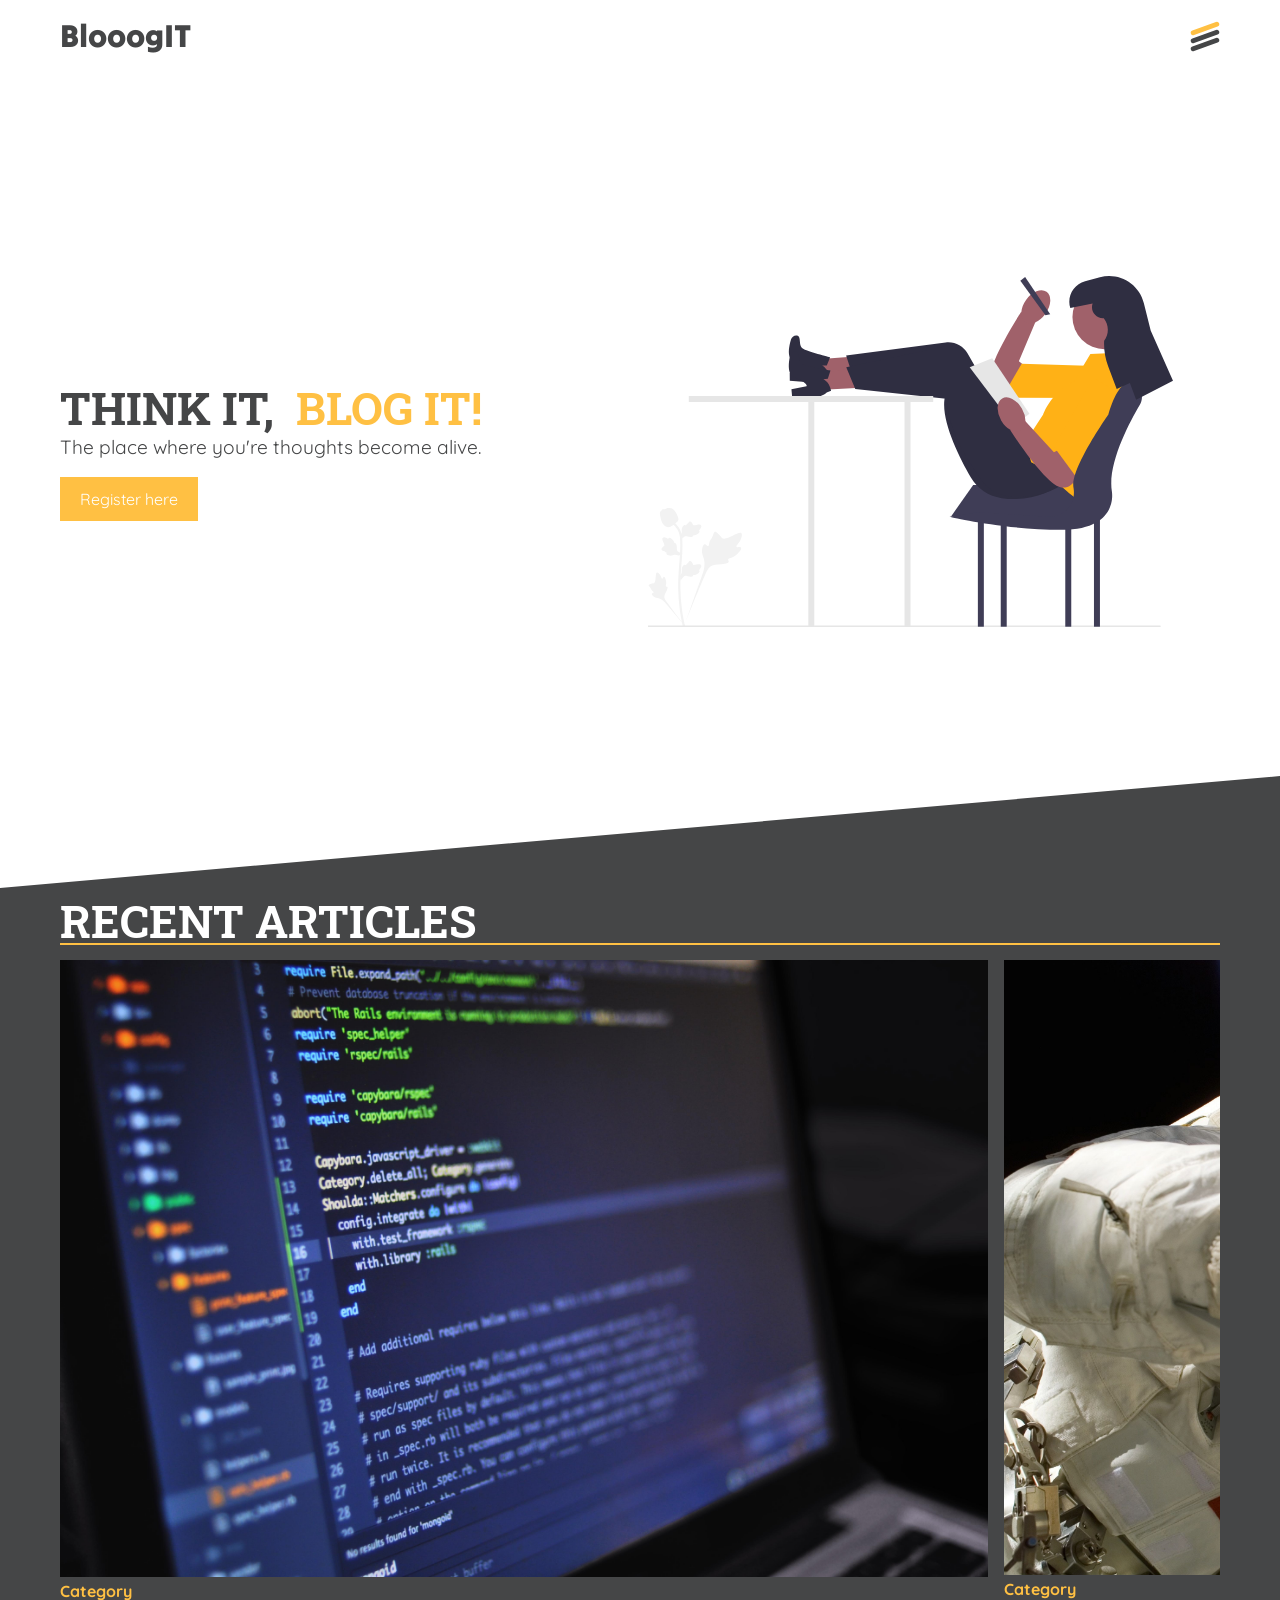
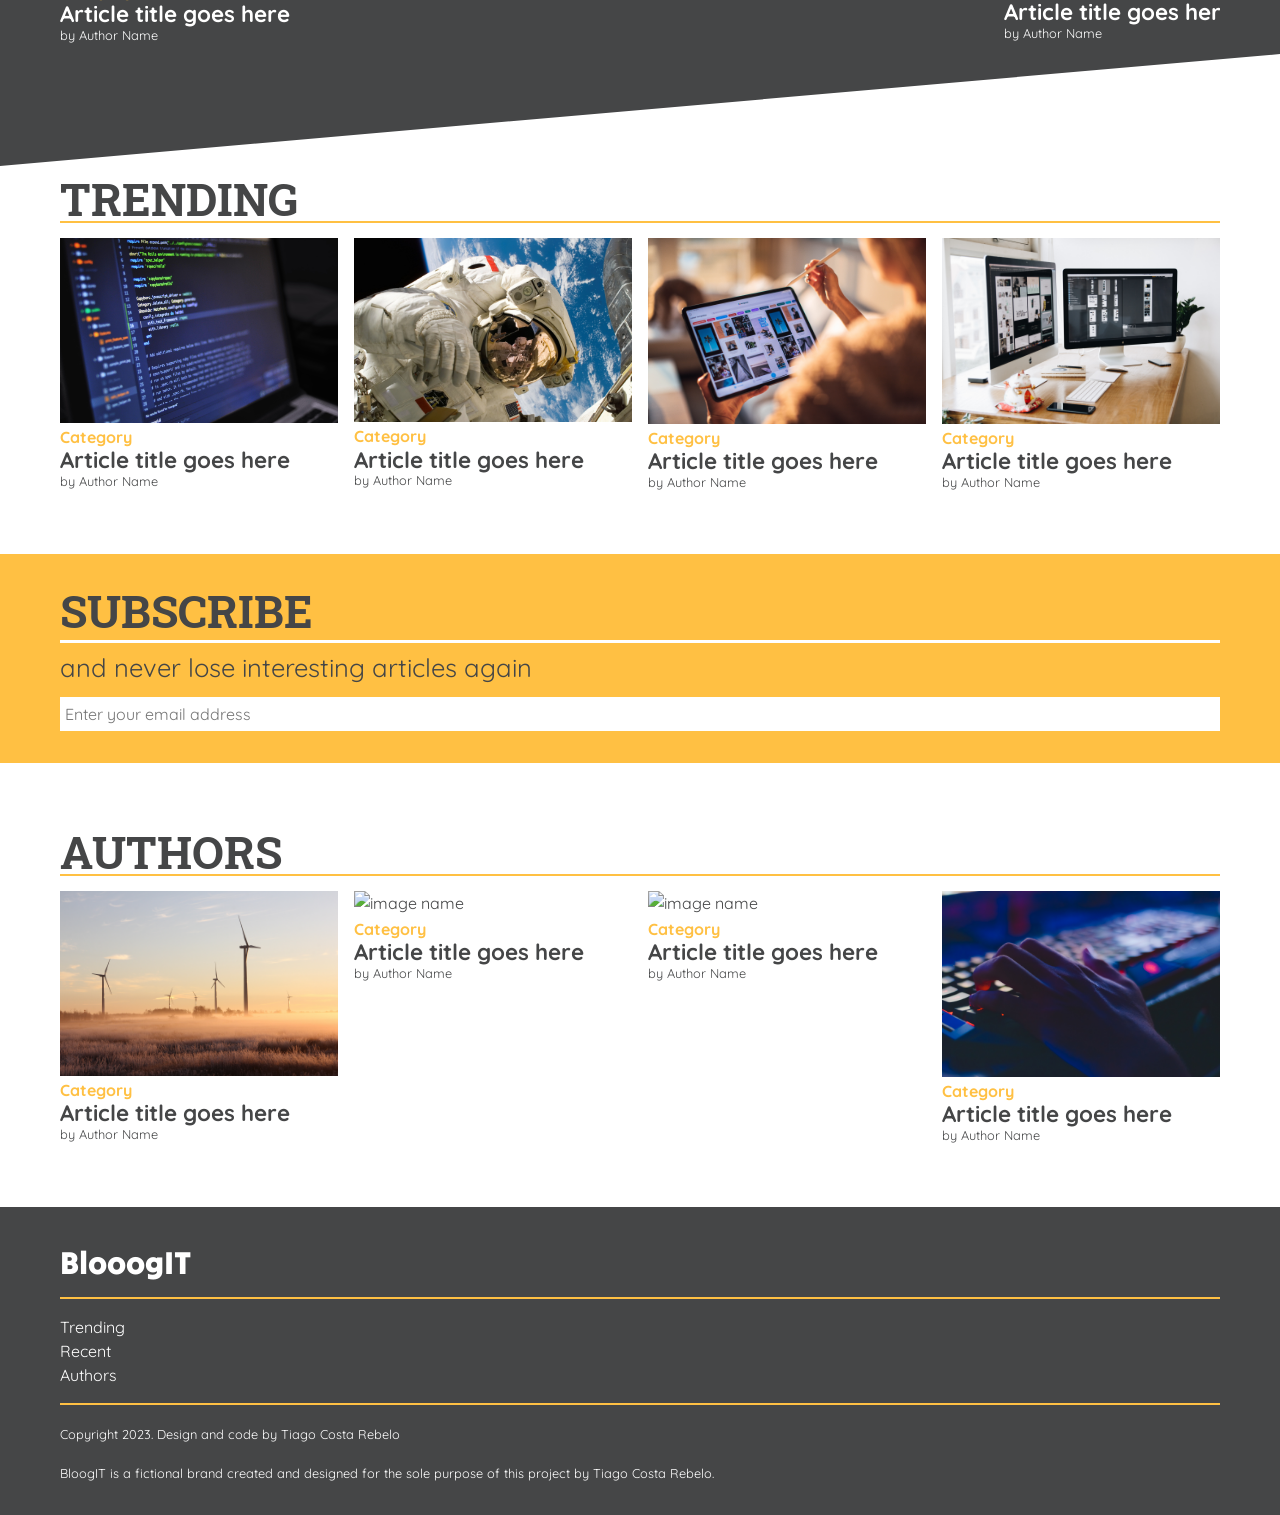
==== home.html @ 1d51206e "updated html, adding new elements such as a subscribe section. updated styling for mobile version. M" ====
<!DOCTYPE html>
<html lang="en">
<head>
    <meta charset="UTF-8">
    <meta http-equiv="X-UA-Compatible" content="IE=edge">
    <meta name="viewport" content="width=device-width, initial-scale=1.0">
    <title>BlooogIT</title>
    <link rel="stylesheet" href="./css/global.css">
    <link rel="preconnect" href="https://fonts.googleapis.com">    
    <link rel="stylesheet" href="https://fonts.googleapis.com/css2?family=Material+Symbols+Outlined:opsz,wght,FILL,GRAD@48,400,0,0" />
</head>
<body>
    <header>
        <nav class="container">
            <a href="#">
                <p class="logo nav-logo">BlooogIT</p>
            </a>  
            <div class="hamburger-menu">
                <div class="line1"></div>
                <div class="line2"></div>
                <div class="line3"></div>
            </div>
            <div class="desktop-menu">
                <ul class="category-list">
                    <li class="menu-item"><a href="#trending">Trending</a></li>
                    <li class="menu-item"><a href="#recent">Recent</a></li>
                    <li class="menu-item"><a href="#authors">Authors</a></li>
                </ul>
                <div class="nav-search">
                    <label for="site-search">Search the site:</label>
                    <input type="search" id="site-search" name="search-field">                
                    <button type="submit"><span class="material-symbols-outlined">search</span></button>
                </div>                    
                <div class="session-menu">
                    <a href="/login" class="session-item">Log in</a>
                    <a href="/register" class="session-item btn register-btn">Register</a>
                </div>
            </div>            
        </nav>
    </header>   
    <main>
        <section class="hero-section grid-container container">
            <div class="hero-content">
                <h1 class="section-title hero-title">Think it, </h1><h1 class="section-title hero-title"> Blog it!</h1>
                <p>The place where you're thoughts become alive.</p>
                <button class="btn cta-btn">Register here</button>
            </div>                           
            <img src="./assets/hero.svg" alt="girl writting">              
        </section>   
        <section id="recent" class="recent-section container diagonal">
            <h2 class="section-title">Recent articles</h2>
            <div class="reel">
                <article class="article-card">
                    <img src="./assets/1.jpg" alt="image name">
                    <div class="article-card-content">
                        <p class="article-category">Category</p>
                        <h3 class="article-title">Article title goes here</h3>
                        <p class="article-author">by Author Name</p>                   
                    </div>                    
                </article>
                <article class="article-card">
                    <img src="./assets/2.jpg" alt="image name">
                    <div class="article-card-content">
                        <p class="article-category">Category</p>
                        <h3 class="article-title">Article title goes here</h3>
                        <p class="article-author">by Author Name</p>                   
                    </div>                    
                </article>
                <article class="article-card">
                    <img src="./assets/3.jpg" alt="image name">
                    <div class="article-card-content">
                        <p class="article-category">Category</p>
                        <h3 class="article-title">Article title goes here</h3>
                        <p class="article-author">by Author Name</p>                   
                    </div>                    
                </article>
                <article class="article-card">
                    <img src="./assets/4.jpg" alt="image name">
                    <div class="article-card-content">
                        <p class="article-category">Category</p>
                        <h3 class="article-title">Article title goes here</h3>
                        <p class="article-author">by Author Name</p>                   
                    </div>                    
                </article>
                <article class="article-card">
                    <img src="./assets/5.jpg" alt="image name">
                    <div class="article-card-content">
                        <p class="article-category">Category</p>
                        <h3 class="article-title">Article title goes here</h3>
                        <p class="article-author">by Author Name</p>                   
                    </div>                    
                </article>
                <article class="article-card">
                    <img src="./assets/6.jpg" alt="image name">
                    <div class="article-card-content">
                        <p class="article-category">Category</p>
                        <h3 class="article-title">Article title goes here</h3>
                        <p class="article-author">by Author Name</p>                   
                    </div>                    
                </article>
                <article class="article-card">
                    <img src="./assets/7.jpg" alt="image name">
                    <div class="article-card-content">
                        <p class="article-category">Category</p>
                        <h3 class="article-title">Article title goes here</h3>
                        <p class="article-author">by Author Name</p>                   
                    </div>                    
                </article>
                <article class="article-card">
                    <img src="./assets/8.jpg" alt="image name">
                    <div class="article-card-content">
                        <p class="article-category">Category</p>
                        <h3 class="article-title">Article title goes here</h3>
                        <p class="article-author">by Author Name</p>                   
                    </div>                    
                </article>
                <article class="article-card">
                    <img src="./assets/9.jpg" alt="image name">
                    <div class="article-card-content">
                        <p class="article-category">Category</p>
                        <h3 class="article-title">Article title goes here</h3>
                        <p class="article-author">by Author Name</p>                   
                    </div>                    
                </article>
            </div>
        </section>  
        <section id="trending" class="trending-section container">
            <h2 class="section-title">Trending</h2>
            <div class="grid-container">
                <article class="article-card">
                    <img src="./assets/1.jpg" alt="image name">
                    <div class="article-card-content">
                        <p class="article-category">Category</p>
                        <h3 class="article-title">Article title goes here</h3>
                        <p class="article-author">by Author Name</p>                   
                    </div>                    
                </article>
                <article class="article-card">
                    <img src="./assets/2.jpg" alt="image name">
                    <div class="article-card-content">
                        <p class="article-category">Category</p>
                        <h3 class="article-title">Article title goes here</h3>
                        <p class="article-author">by Author Name</p>                   
                    </div>                    
                </article>
                <article class="article-card">
                    <img src="./assets/3.jpg" alt="image name">
                    <div class="article-card-content">
                        <p class="article-category">Category</p>
                        <h3 class="article-title">Article title goes here</h3>
                        <p class="article-author">by Author Name</p>                   
                    </div>                    
                </article>
                <article class="article-card">
                    <img src="./assets/4.jpg" alt="image name">
                    <div class="article-card-content">
                        <p class="article-category">Category</p>
                        <h3 class="article-title">Article title goes here</h3>
                        <p class="article-author">by Author Name</p>                   
                    </div>                    
                </article>
            </div>
        </section>  
        <section class="subscribe-section container">
            <h2 class="section-title subscribe-title">Subscribe</h2>   
            <div class="form-subsection">
                <p class="description">and never lose interesting articles again</p>
                <form>                
                    <label for="email">Email</label>
                    <input type="email" id="email" placeholder="Enter your email address">
                </form>
            </div>
        </section>      
        <section id="authors" class="authors-section container">
            <h2 class="section-title">Authors</h2>
            <div class="grid-container">
                <article class="article-card">
                    <img src="./assets/9.jpg" alt="image name">
                    <div class="article-card-content">
                        <p class="article-category">Category</p>
                        <h3 class="article-title">Article title goes here</h3>
                        <p class="article-author">by Author Name</p>                   
                    </div>                    
                </article>
                <article class="article-card">
                    <img src="./assets/13.jpg" alt="image name">
                    <div class="article-card-content">
                        <p class="article-category">Category</p>
                        <h3 class="article-title">Article title goes here</h3>
                        <p class="article-author">by Author Name</p>                   
                    </div>                    
                </article>
                <article class="article-card">
                    <img src="./assets/11.jpg" alt="image name">
                    <div class="article-card-content">
                        <p class="article-category">Category</p>
                        <h3 class="article-title">Article title goes here</h3>
                        <p class="article-author">by Author Name</p>                   
                    </div>                    
                </article>
                <article class="article-card">
                    <img src="./assets/12.jpg" alt="image name">
                    <div class="article-card-content">
                        <p class="article-category">Category</p>
                        <h3 class="article-title">Article title goes here</h3>
                        <p class="article-author">by Author Name</p>                   
                    </div>                    
                </article>
            </div>
        </section>
    </main>
    <footer class="container">
        <div class="footer-logo">
            <a href="#">
                <p class="logo">BlooogIT</p>
            </a>
        </div>
        <div class="footer-links">
            <ul class="category-list">
                <li class="menu-item"><a href="#trending">Trending</a></li>
                <li class="menu-item"><a href="#recent">Recent</a></li>
                <li class="menu-item"><a href="#authors">Authors</a></li>
            </ul>
        </div>
        <p class="copyright">Copyright 2023. Design and code by Tiago Costa Rebelo</p>
        <p class="description">BloogIT is a fictional brand created and designed for the sole purpose of this project by Tiago Costa Rebelo.</p>
       
        
    </footer>
</body>
</html>
---- css/global.css ----
@import url('https://fonts.googleapis.com/css2?family=Quicksand:wght@300;400;600;700&family=Roboto+Slab:wght@700&family=Tilt+Warp&display=swap');
@import url('./resets.css');
@import url('./header.css');
@import url('./main.css');
@import url('./footer.css');

:root {
    --font-color: #454647;
    --main-color: #ffc043;
    --hover-color: #ffaa00;
}

html {
    font-family: 'Quicksand', sans-serif;
    color: var(--font-color);
    scroll-behavior: smooth;
}

.logo {
    font-family: 'Tilt Warp', cursive;
    font-size: 2rem;
    font-weight: bold; 
}

.btn {
    padding: 10px 20px;
    background-color: var(--main-color);
    color: white;
    border: none;
    cursor: pointer;
}

.btn:hover {
    background-color: var(--hover-color);
}
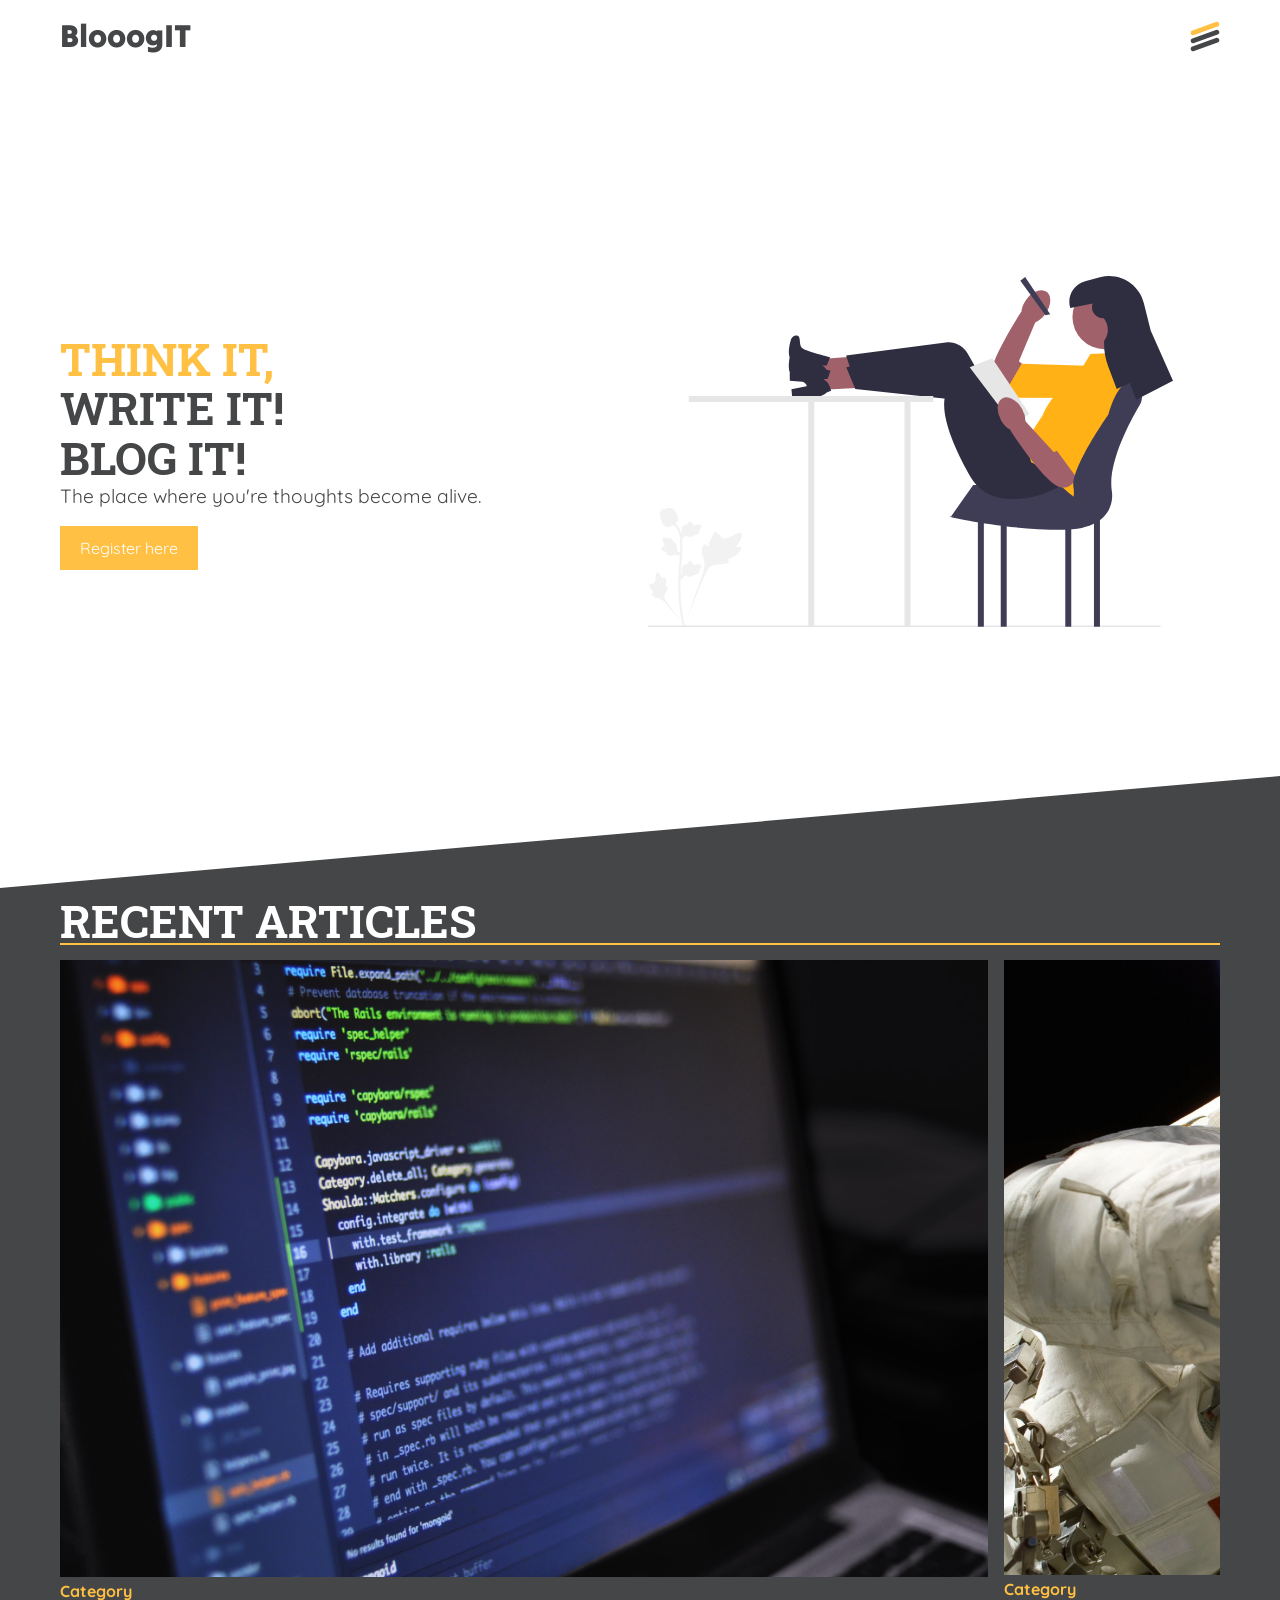
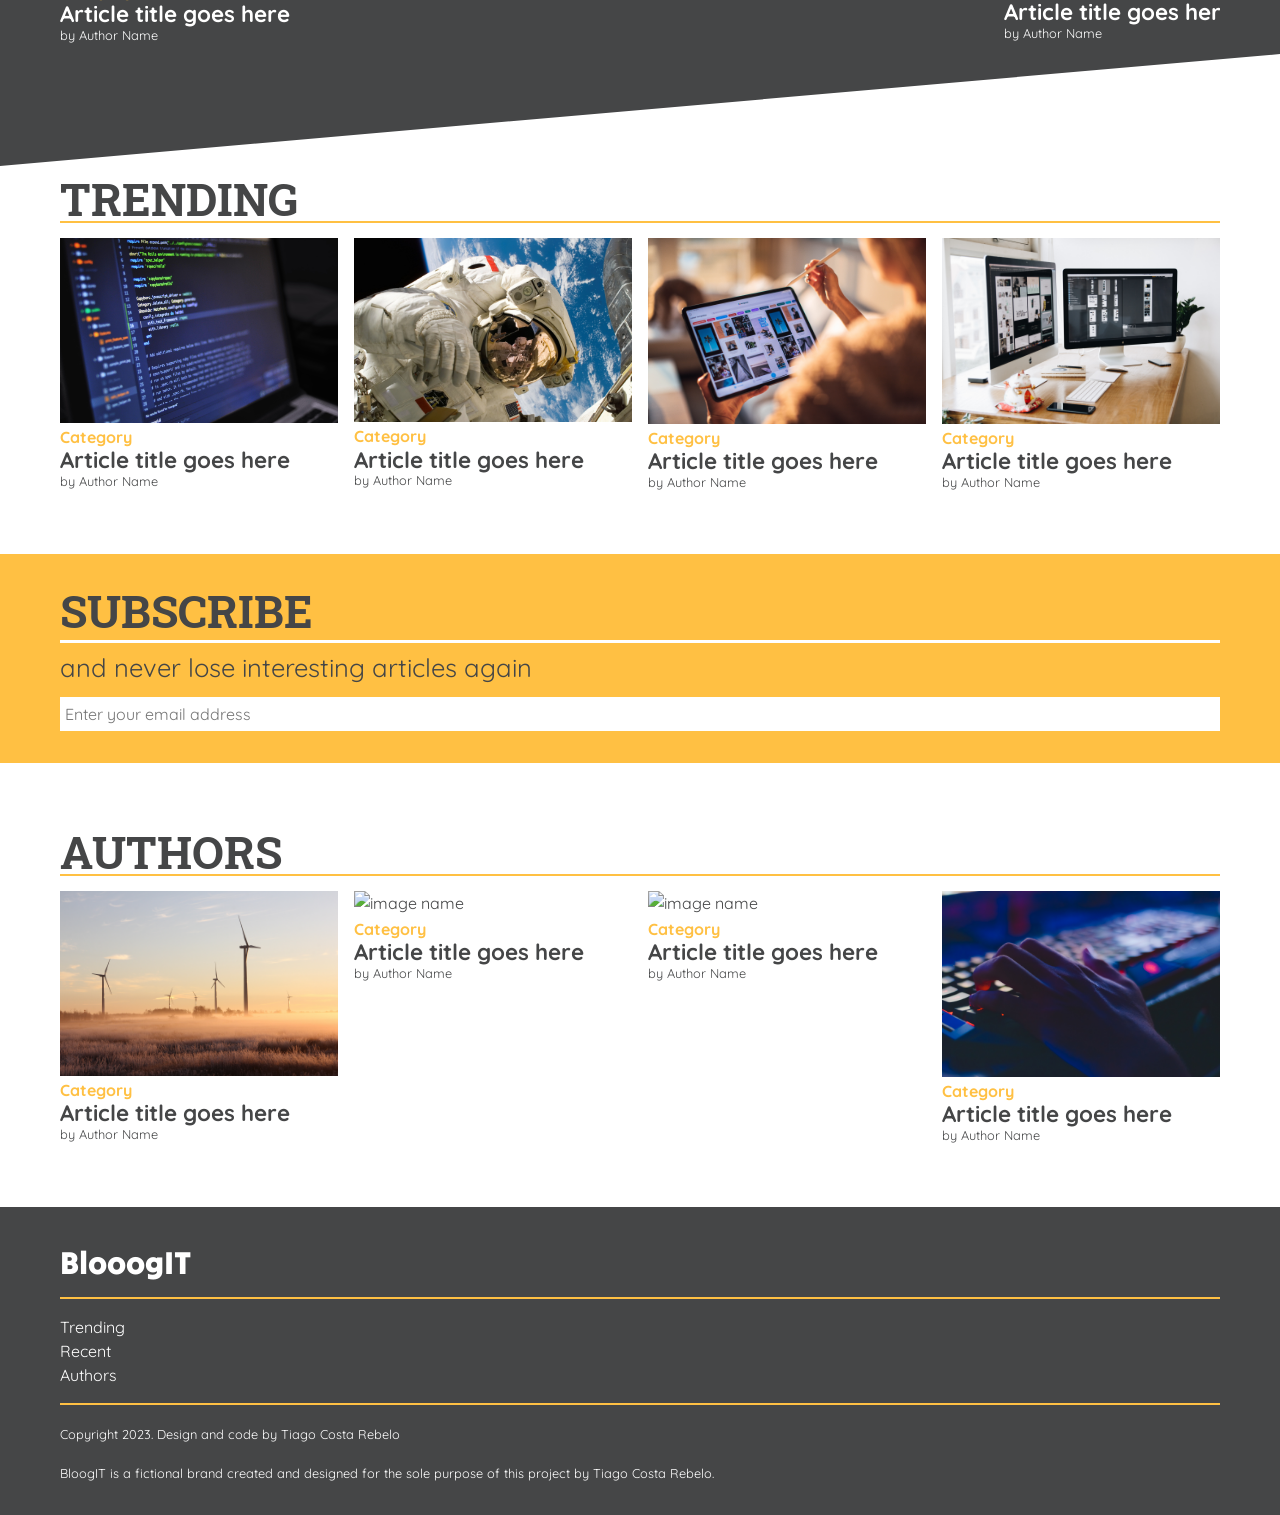
==== commit 2f50e7e8: "updated html, adding new elements such as a subscribe section. updated styling for mobile version. M" ====
--- a/home.html
+++ b/home.html
@@ -41,7 +41,8 @@
     <main>
         <section class="hero-section grid-container container">
             <div class="hero-content">
-                <h1 class="section-title hero-title">Think it, </h1><h1 class="section-title hero-title"> Blog it!</h1>
+                <h1 class="section-title hero-title">Think it, </h1><h1 class="section-title hero-title"> Write it!</h1>
+                <h1 class="section-title hero-title"> Blog it!</h1>
                 <p>The place where you're thoughts become alive.</p>
                 <button class="btn cta-btn">Register here</button>
             </div>                           
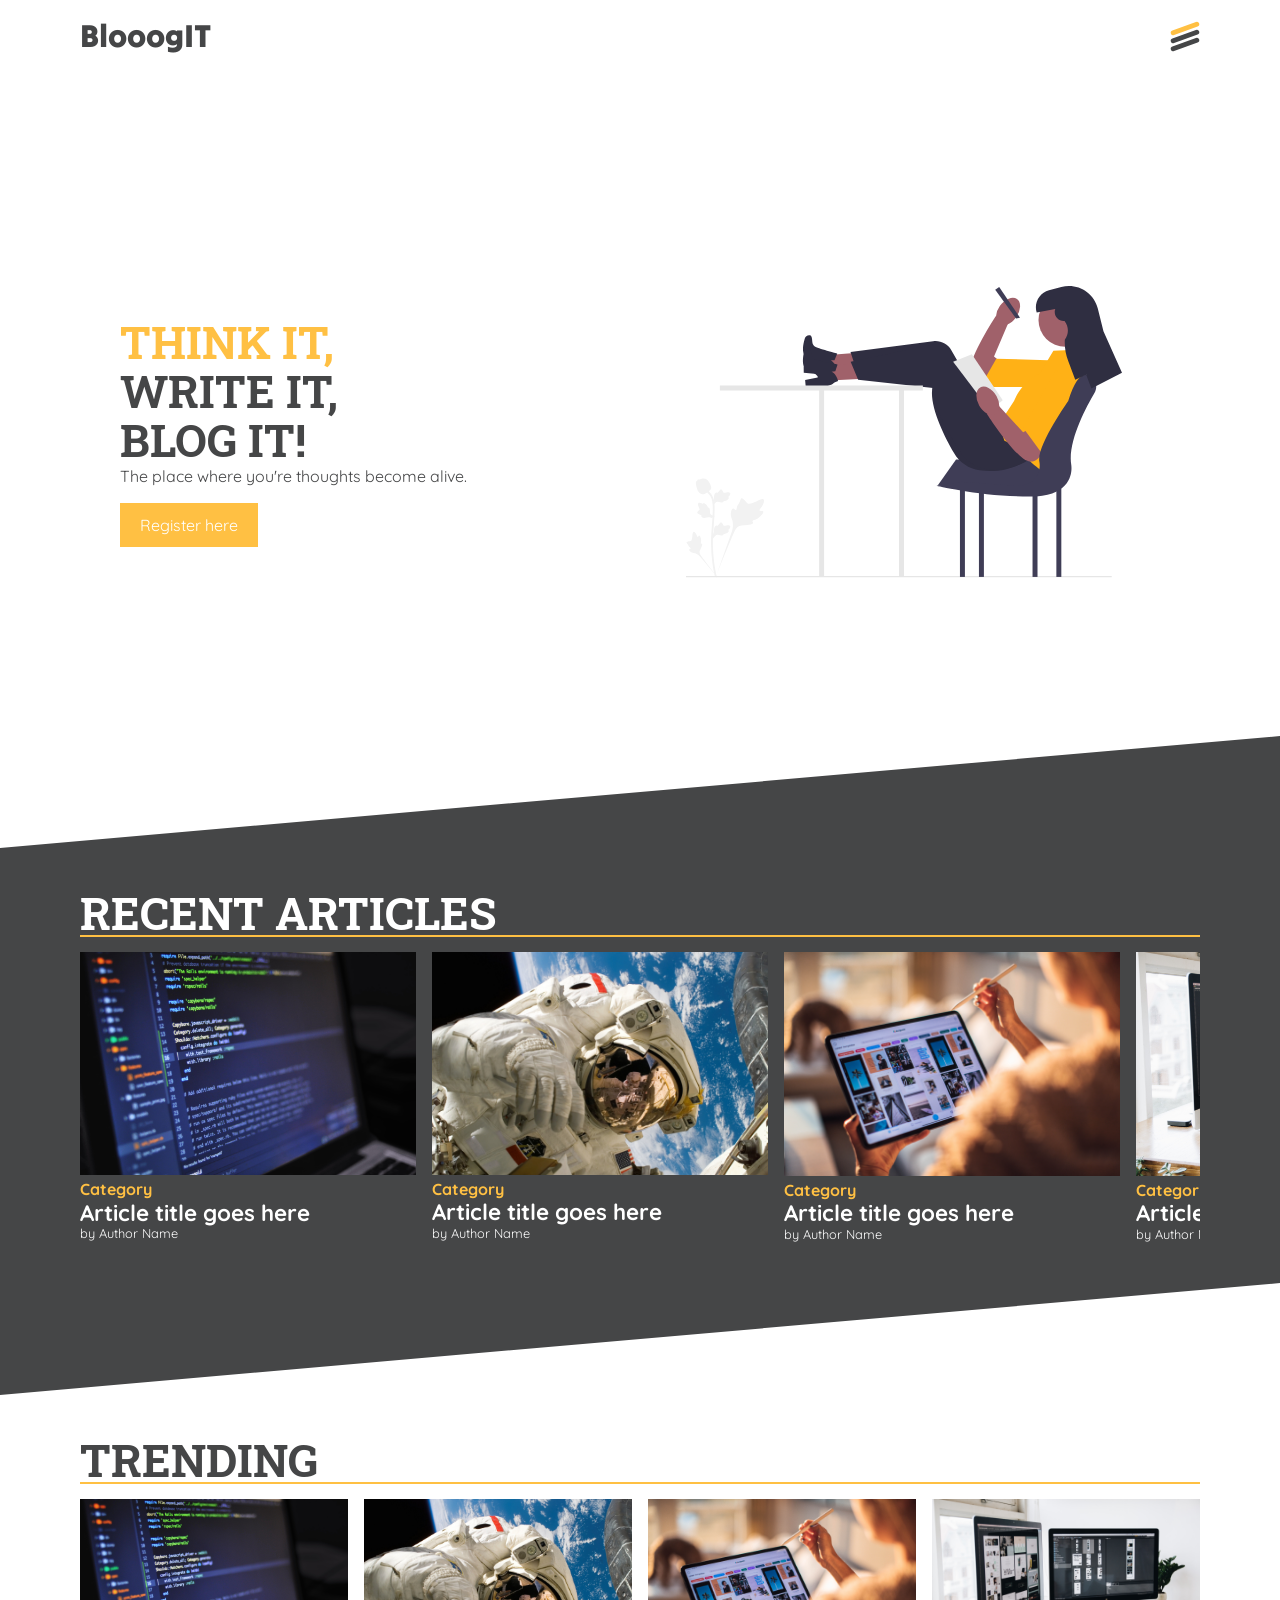
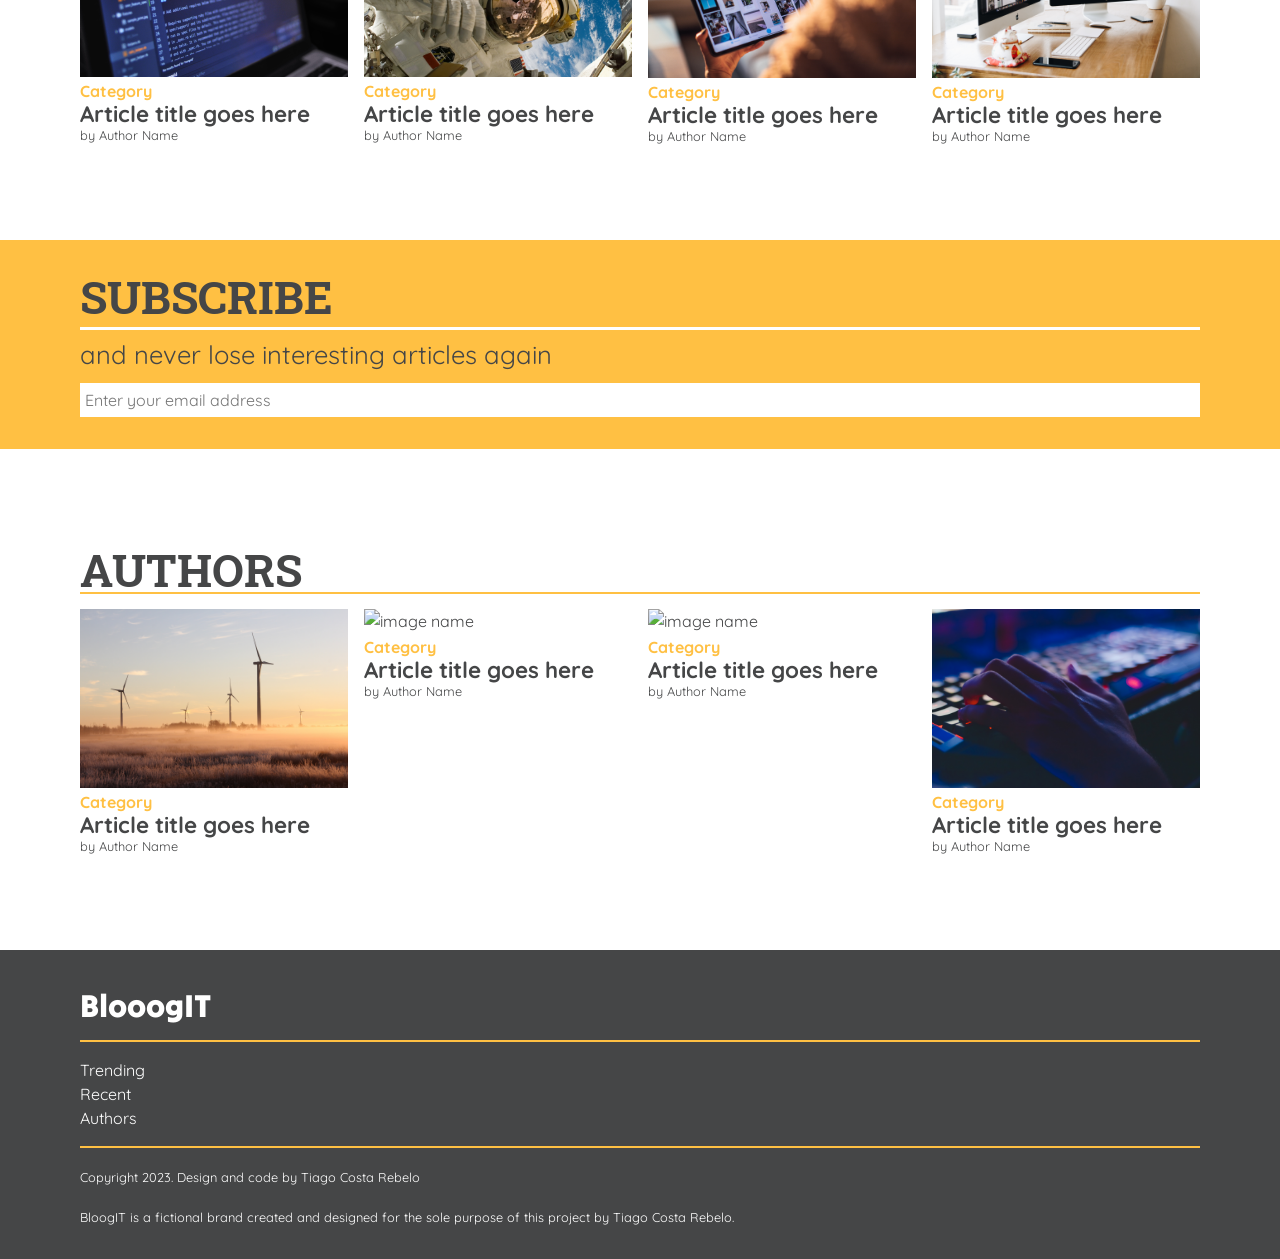
==== commit 44926773: "updated (wip) responsiveness to desktop" ====
--- a/home.html
+++ b/home.html
@@ -41,7 +41,7 @@
     <main>
         <section class="hero-section grid-container container">
             <div class="hero-content">
-                <h1 class="section-title hero-title">Think it, </h1><h1 class="section-title hero-title"> Write it!</h1>
+                <h1 class="section-title hero-title">Think it, </h1><h1 class="section-title hero-title"> Write it,</h1>
                 <h1 class="section-title hero-title"> Blog it!</h1>
                 <p>The place where you're thoughts become alive.</p>
                 <button class="btn cta-btn">Register here</button>
@@ -228,5 +228,6 @@
        
         
     </footer>
+    <script src="./js/main.js"></script>
 </body>
 </html>
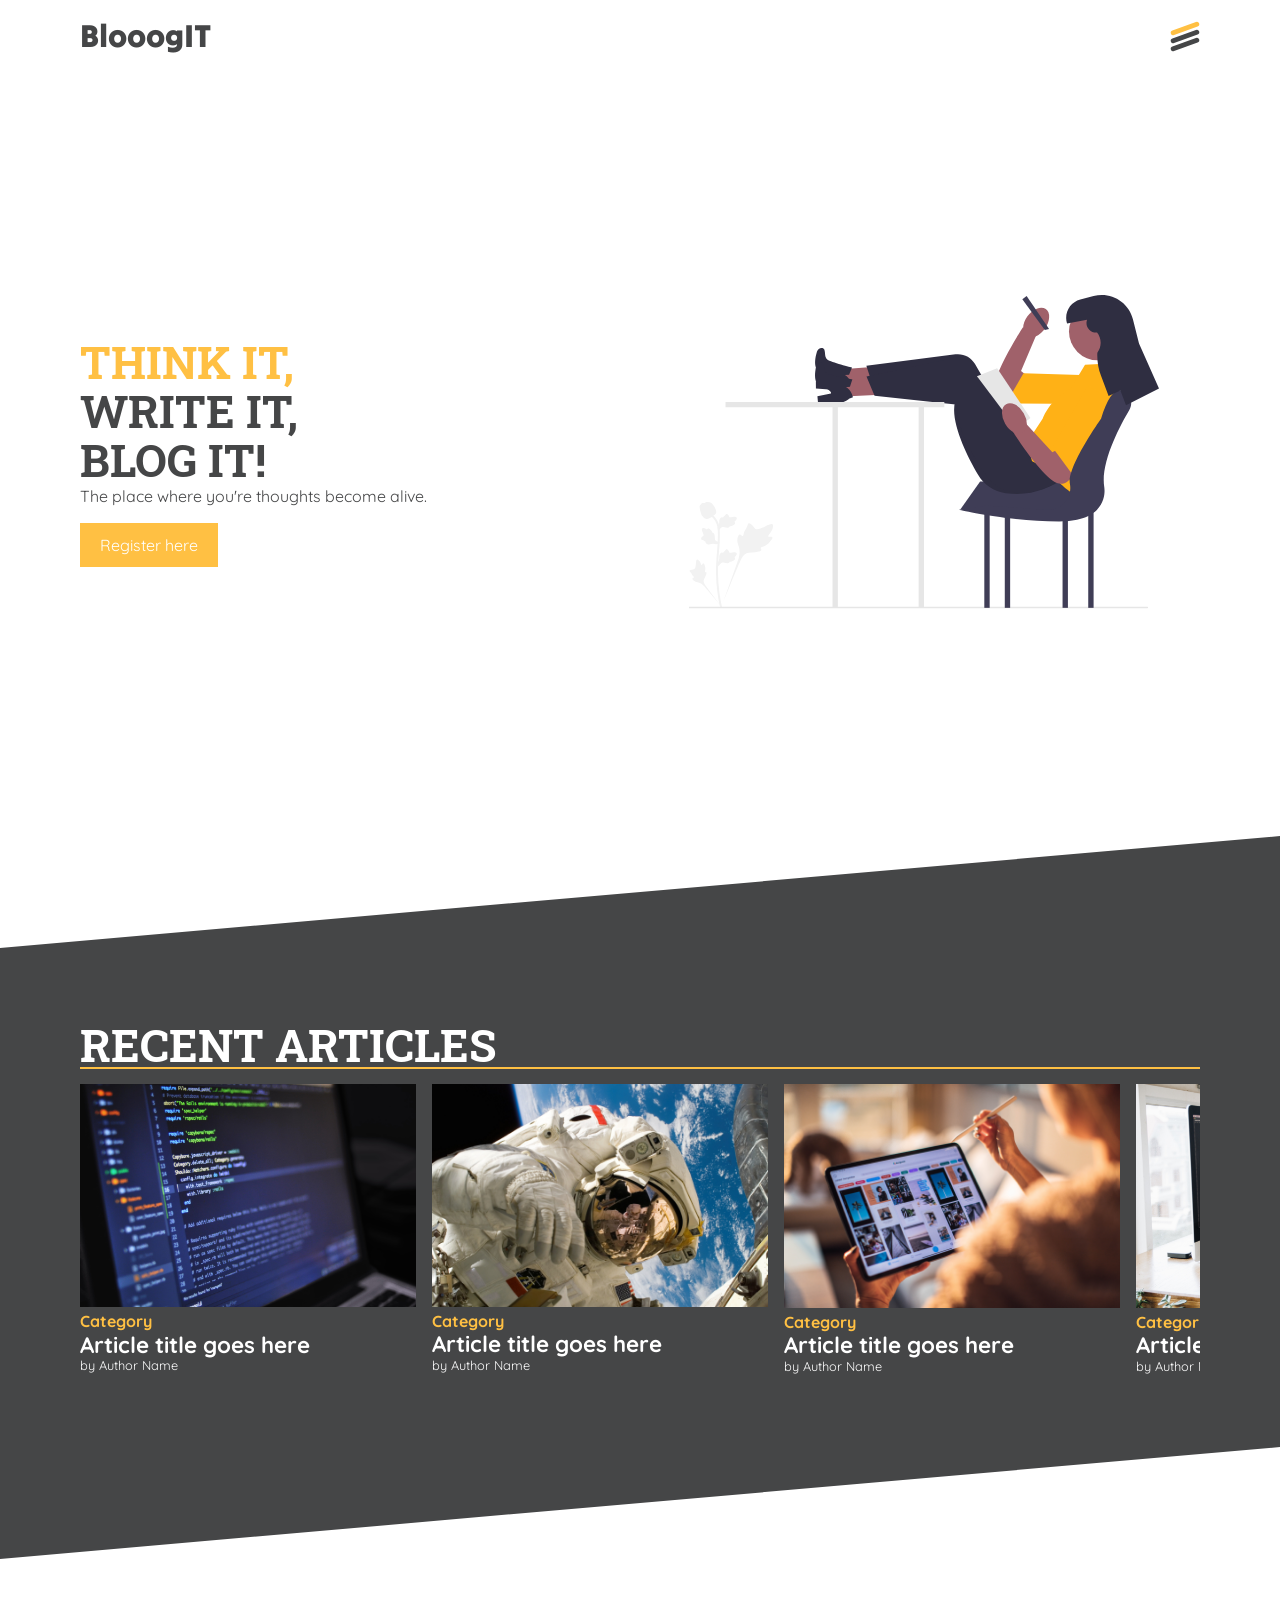
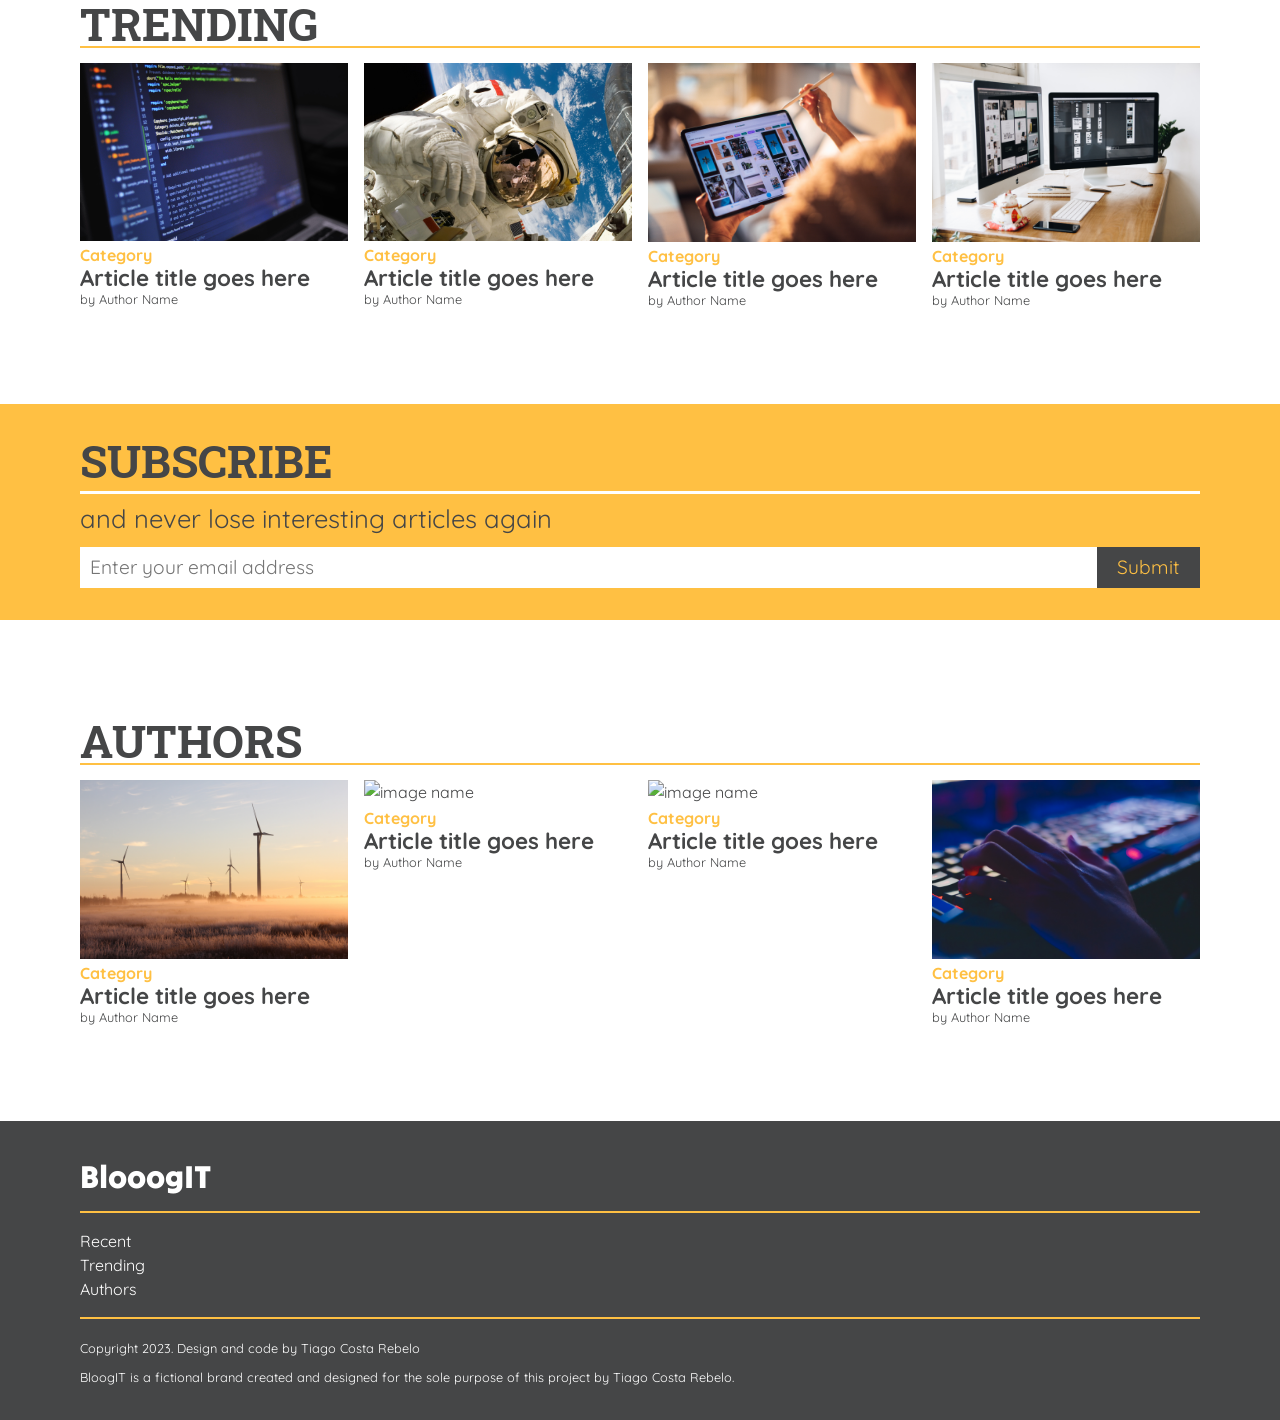
==== commit 05da329a: "updated html with back to top button and slightly changed sections to perform better. Updated stylin" ====
--- a/home.html
+++ b/home.html
@@ -22,8 +22,8 @@
             </div>
             <div class="desktop-menu">
                 <ul class="category-list">
+                    <li class="menu-item"><a href="#recent">Recent</a></li>
                     <li class="menu-item"><a href="#trending">Trending</a></li>
-                    <li class="menu-item"><a href="#recent">Recent</a></li>
                     <li class="menu-item"><a href="#authors">Authors</a></li>
                 </ul>
                 <div class="nav-search">
@@ -169,6 +169,7 @@
                 <form>                
                     <label for="email">Email</label>
                     <input type="email" id="email" placeholder="Enter your email address">
+                    <button type="submit" class="btn">Submit</button>
                 </form>
             </div>
         </section>      
@@ -209,6 +210,7 @@
                 </article>
             </div>
         </section>
+        <button id="backTop" title="Back to top" class="btn back-top-btn">Top</button>
     </main>
     <footer class="container">
         <div class="footer-logo">
@@ -218,13 +220,15 @@
         </div>
         <div class="footer-links">
             <ul class="category-list">
+                <li class="menu-item"><a href="#recent">Recent</a></li>
                 <li class="menu-item"><a href="#trending">Trending</a></li>
-                <li class="menu-item"><a href="#recent">Recent</a></li>
                 <li class="menu-item"><a href="#authors">Authors</a></li>
             </ul>
         </div>
-        <p class="copyright">Copyright 2023. Design and code by Tiago Costa Rebelo</p>
-        <p class="description">BloogIT is a fictional brand created and designed for the sole purpose of this project by Tiago Costa Rebelo.</p>
+        <div class="footer-copy">
+            <p class="copyright">Copyright 2023. Design and code by Tiago Costa Rebelo</p>
+            <p class="description">BloogIT is a fictional brand created and designed for the sole purpose of this project by Tiago Costa Rebelo.</p>
+        </div>
        
         
     </footer>
--- a/css/global.css
+++ b/css/global.css
@@ -8,6 +8,7 @@
     --font-color: #454647;
     --main-color: #ffc043;
     --hover-color: #ffaa00;
+    --hover-gray: #29292a;
 }
 
 html {
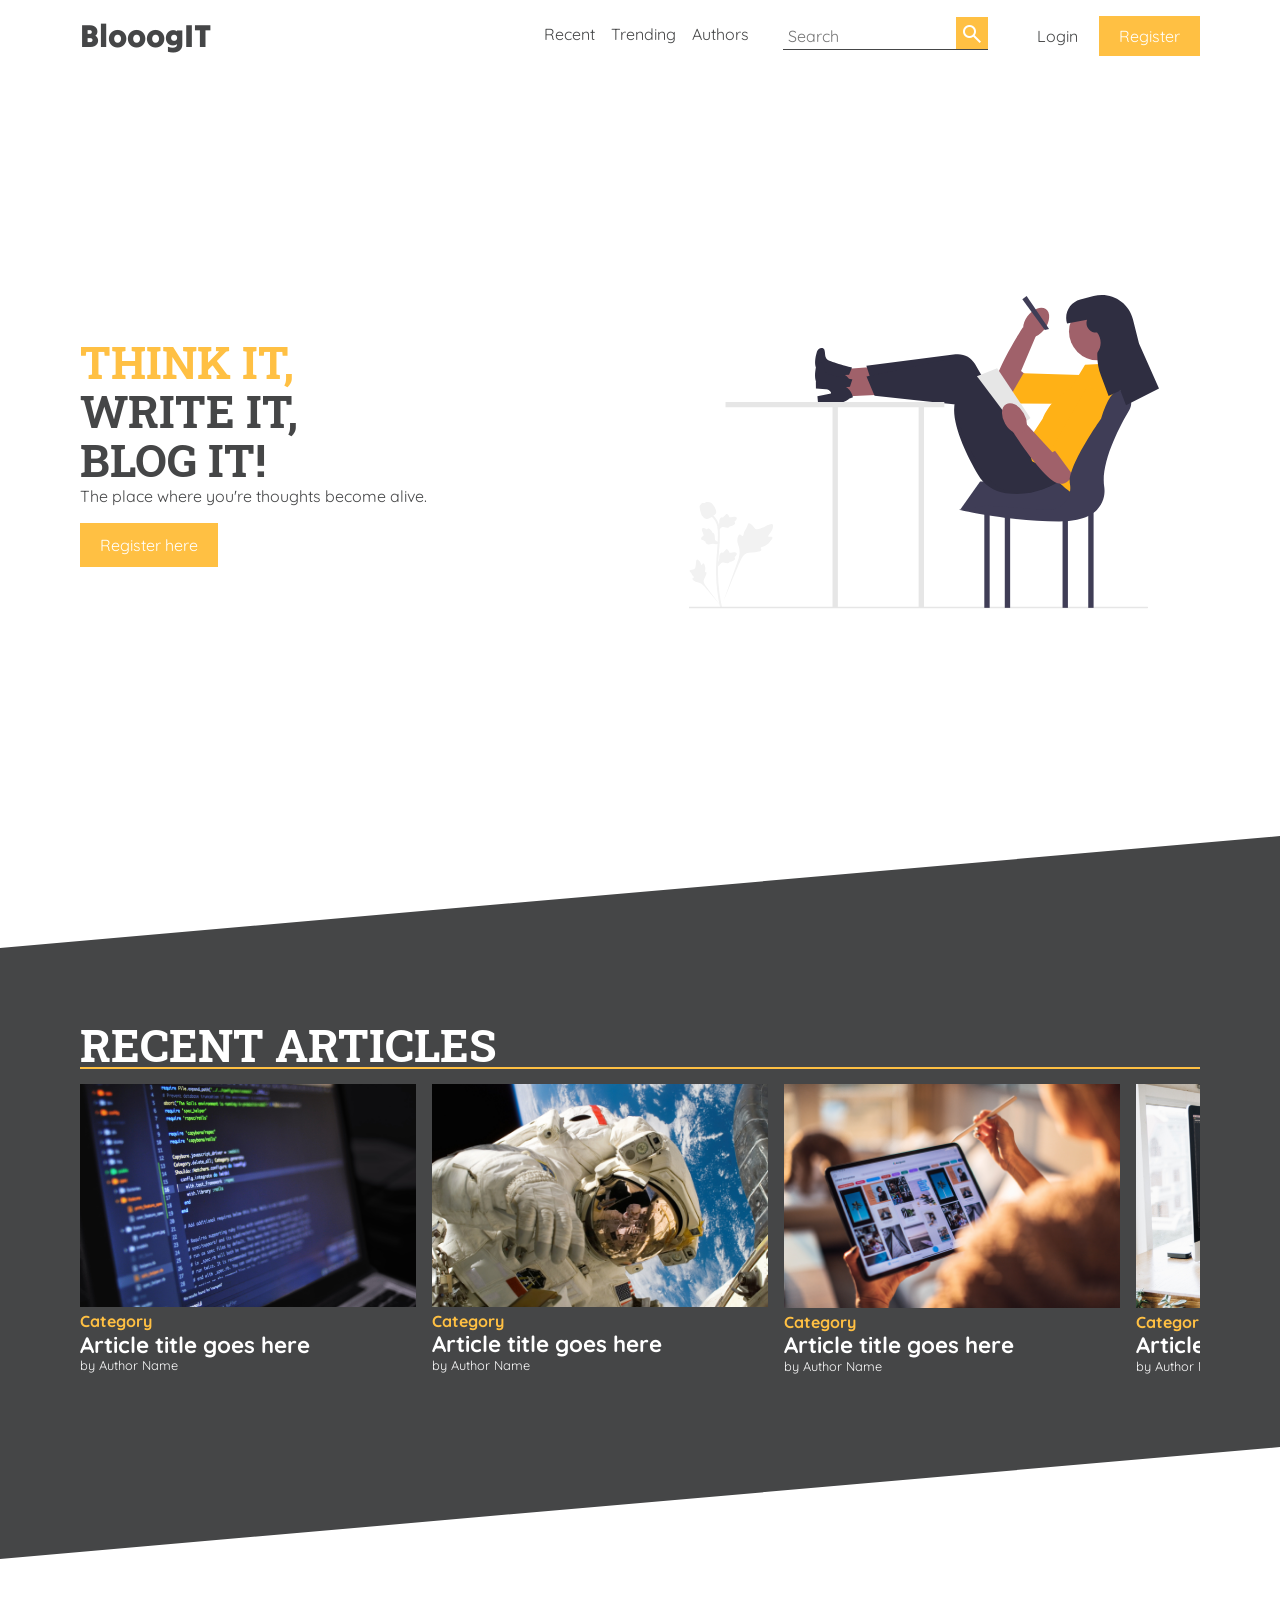
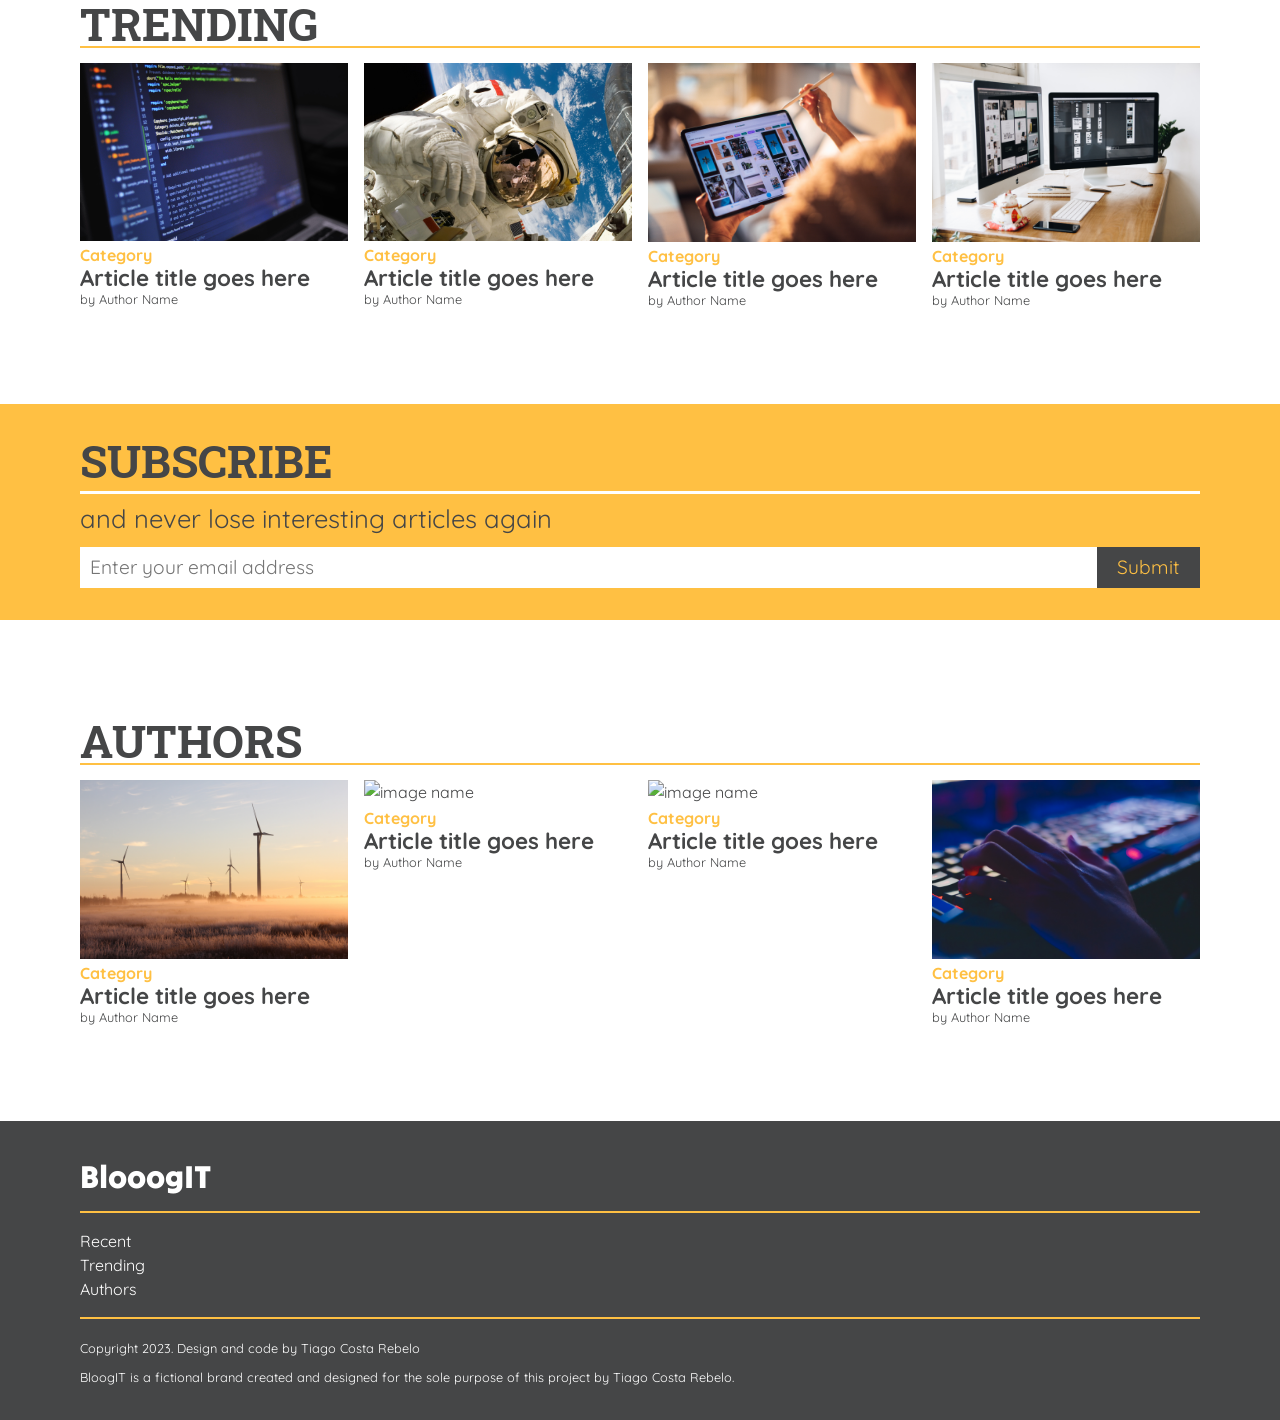
==== commit c98e206d: "updated navigation styling for mobile and desktop. Initiated logic to toggle mobile menu on click" ====
--- a/home.html
+++ b/home.html
@@ -21,19 +21,19 @@
                 <div class="line3"></div>
             </div>
             <div class="desktop-menu">
-                <ul class="category-list">
+                <ul class="nav-menu-list">
                     <li class="menu-item"><a href="#recent">Recent</a></li>
                     <li class="menu-item"><a href="#trending">Trending</a></li>
                     <li class="menu-item"><a href="#authors">Authors</a></li>
                 </ul>
                 <div class="nav-search">
-                    <label for="site-search">Search the site:</label>
-                    <input type="search" id="site-search" name="search-field">                
+                    <label for="site-search">Search</label>
+                    <input type="search" id="site-search" name="search-field" placeholder="Search">                
                     <button type="submit"><span class="material-symbols-outlined">search</span></button>
                 </div>                    
                 <div class="session-menu">
-                    <a href="/login" class="session-item">Log in</a>
-                    <a href="/register" class="session-item btn register-btn">Register</a>
+                    <a href="/login" class="login">Login</a>
+                    <a href="/register" class="btn register-btn">Register</a>
                 </div>
             </div>            
         </nav>
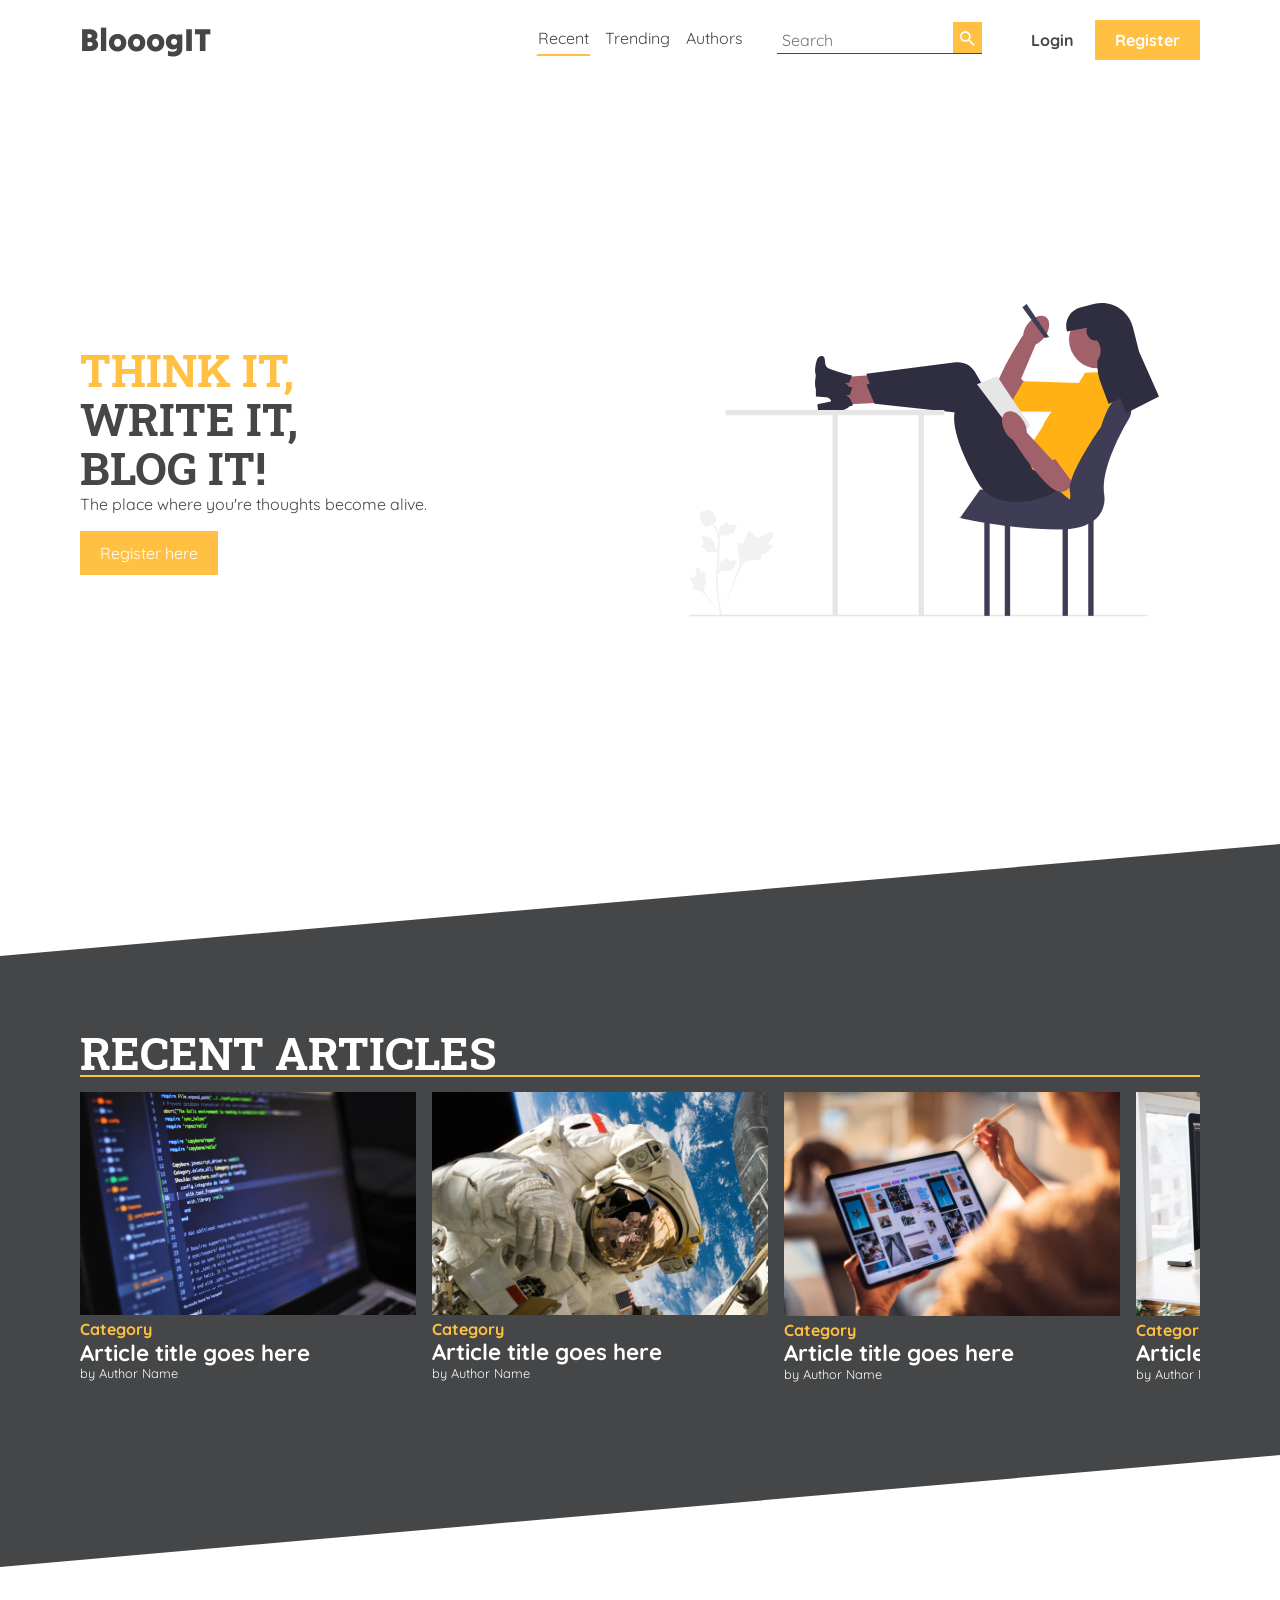
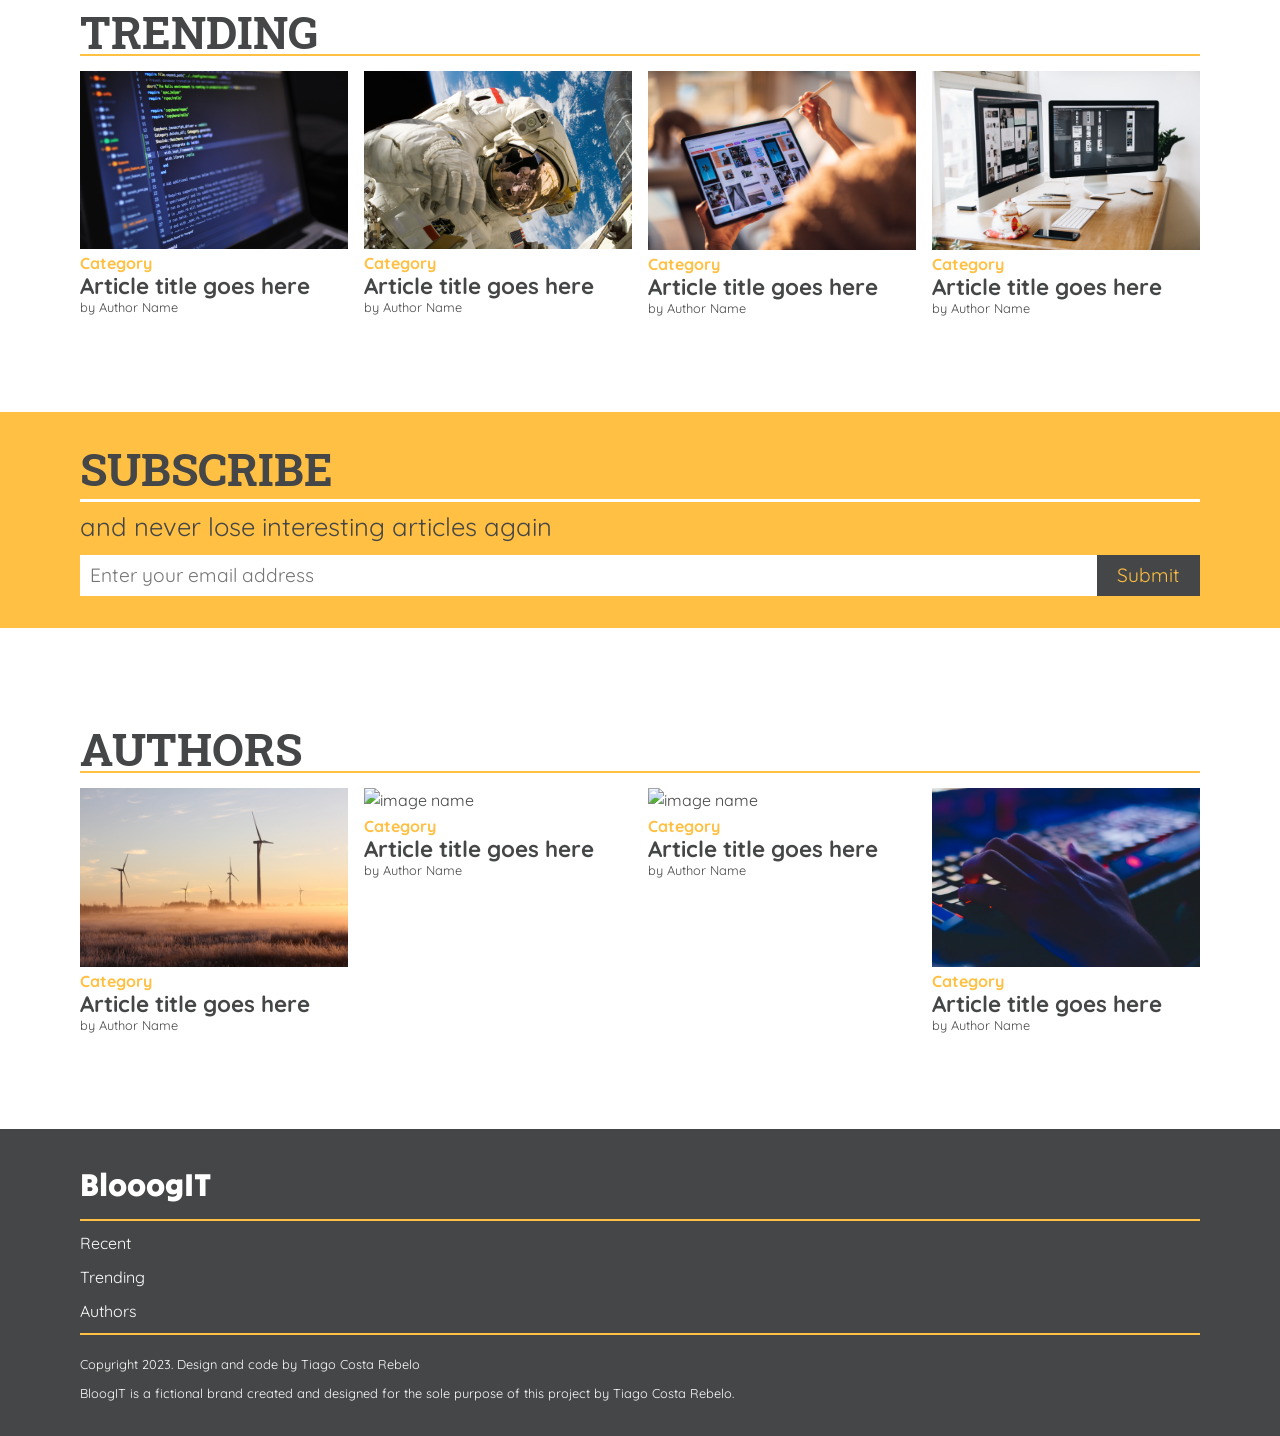
==== commit e885482b: "update: restyled navigation links slightly to better work on mobile and desktop. Also updated paddin" ====
--- a/home.html
+++ b/home.html
@@ -19,10 +19,10 @@
                 <div class="line1"></div>
                 <div class="line2"></div>
                 <div class="line3"></div>
-            </div>
+            </div>            
             <div class="desktop-menu">
                 <ul class="nav-menu-list">
-                    <li class="menu-item"><a href="#recent">Recent</a></li>
+                    <li class="menu-item active"><a href="#recent">Recent</a></li>
                     <li class="menu-item"><a href="#trending">Trending</a></li>
                     <li class="menu-item"><a href="#authors">Authors</a></li>
                 </ul>
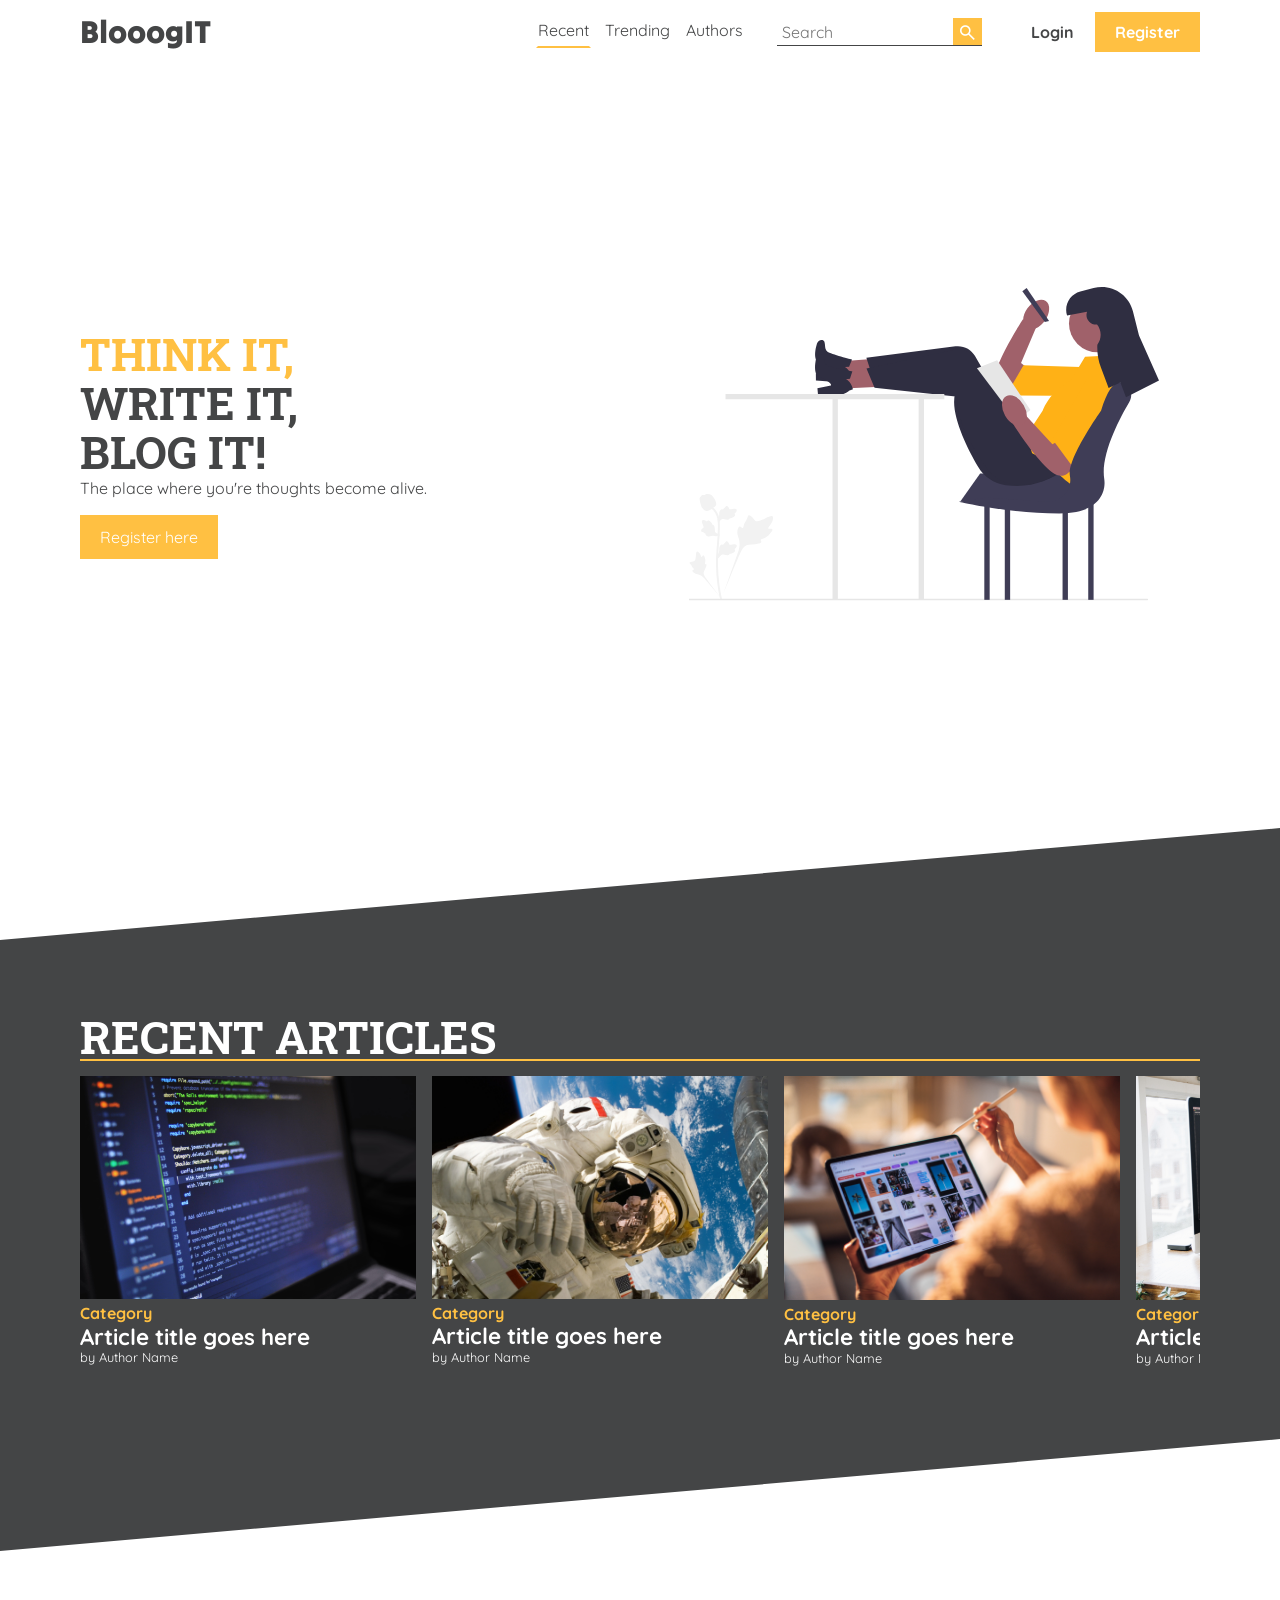
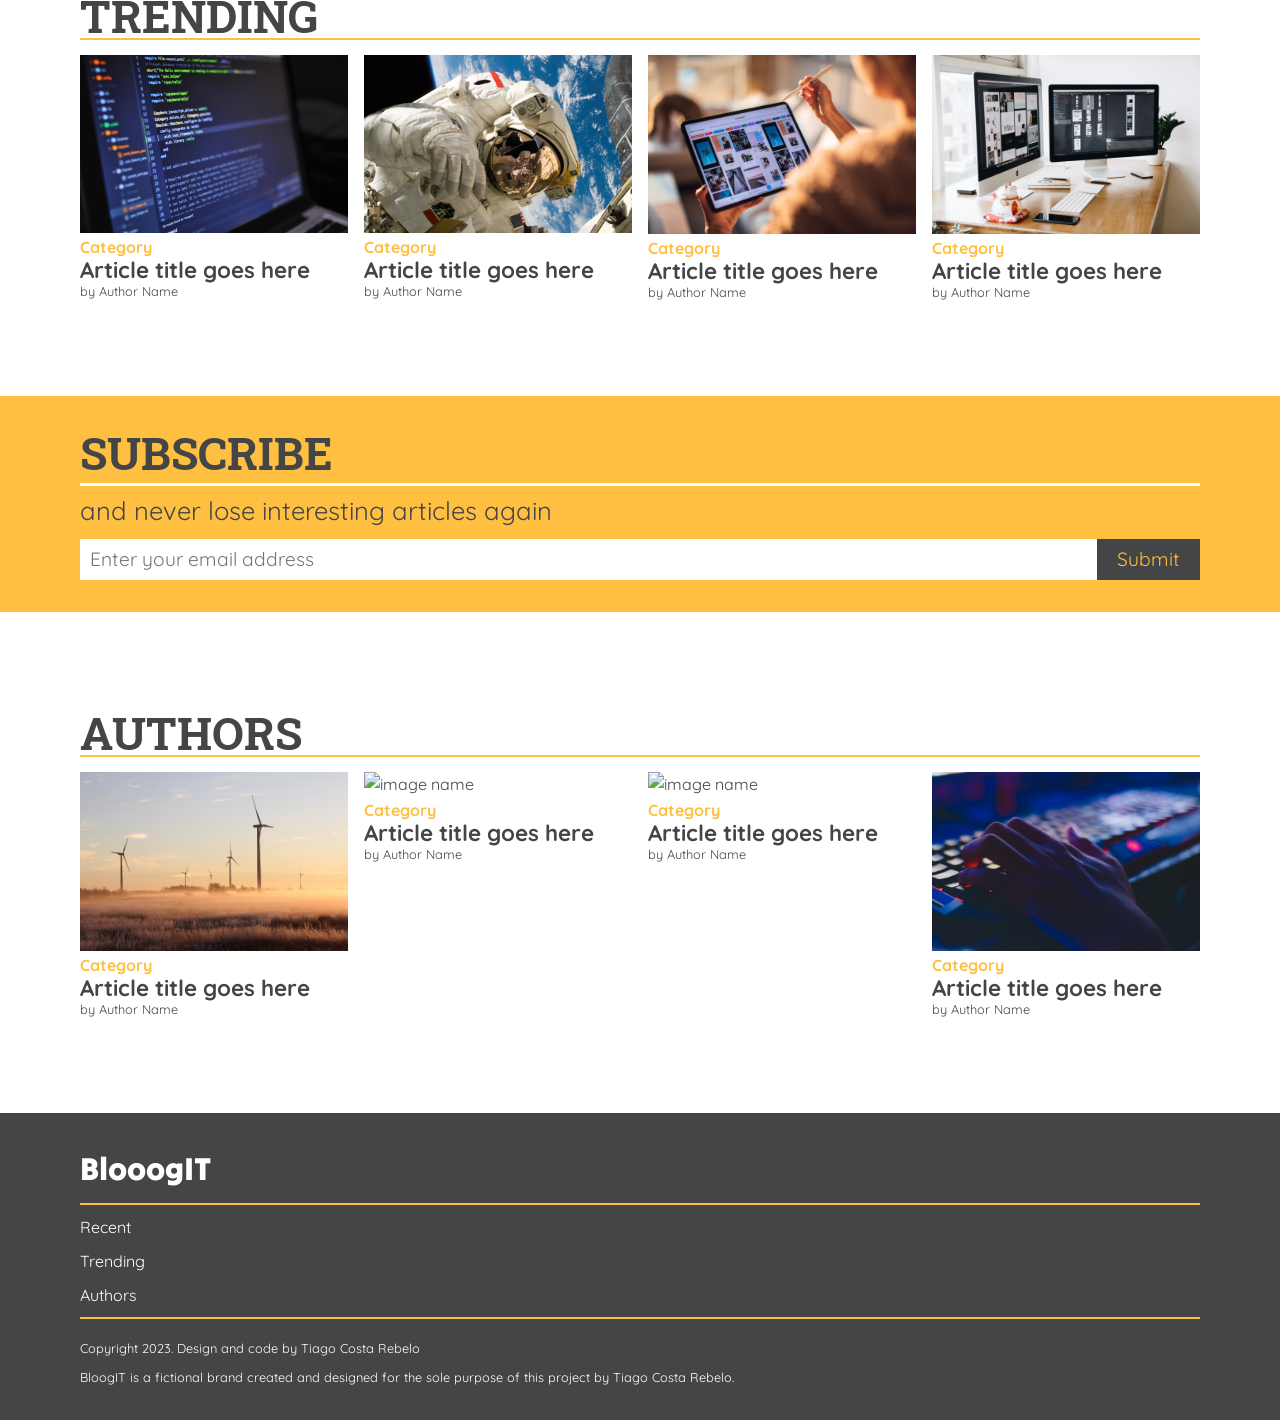
==== commit 60aecba1: "mobile menu functionality done. restyled the navigation menu and header to be sticky, slightly trans" ====
--- a/home.html
+++ b/home.html
@@ -10,16 +10,11 @@
     <link rel="stylesheet" href="https://fonts.googleapis.com/css2?family=Material+Symbols+Outlined:opsz,wght,FILL,GRAD@48,400,0,0" />
 </head>
 <body>
-    <header>
-        <nav class="container">
-            <a href="#">
-                <p class="logo nav-logo">BlooogIT</p>
-            </a>  
-            <div class="hamburger-menu">
-                <div class="line1"></div>
-                <div class="line2"></div>
-                <div class="line3"></div>
-            </div>            
+    <header class="container">
+        <a href="#">
+            <p class="logo nav-logo">BlooogIT</p>
+        </a>
+        <nav>        
             <div class="desktop-menu">
                 <ul class="nav-menu-list">
                     <li class="menu-item active"><a href="#recent">Recent</a></li>
@@ -35,10 +30,16 @@
                     <a href="/login" class="login">Login</a>
                     <a href="/register" class="btn register-btn">Register</a>
                 </div>
-            </div>            
+            </div>   
+            <div class="hamburger-menu">
+                <div class="line1"></div>
+                <div class="line2"></div>
+                <div class="line3"></div>
+            </div>          
         </nav>
     </header>   
     <main>
+        <!-- HERO SECTION -->
         <section class="hero-section grid-container container">
             <div class="hero-content">
                 <h1 class="section-title hero-title">Think it, </h1><h1 class="section-title hero-title"> Write it,</h1>
@@ -48,120 +49,201 @@
             </div>                           
             <img src="./assets/hero.svg" alt="girl writting">              
         </section>   
+        <!-- RECENT ARTICLES SECTION -->
         <section id="recent" class="recent-section container diagonal">
             <h2 class="section-title">Recent articles</h2>
             <div class="reel">
                 <article class="article-card">
                     <img src="./assets/1.jpg" alt="image name">
                     <div class="article-card-content">
-                        <p class="article-category">Category</p>
-                        <h3 class="article-title">Article title goes here</h3>
-                        <p class="article-author">by Author Name</p>                   
+                        <a href="#">
+                            <p class="article-category">Category</p>
+                        </a>
+                        <a href="#">
+                            <h3 class="article-title">Article title goes here</h3>
+                        </a>
+                        <a href="#">
+                            <p class="article-author">by Author Name</p>
+                        </a>                                           
                     </div>                    
                 </article>
                 <article class="article-card">
                     <img src="./assets/2.jpg" alt="image name">
                     <div class="article-card-content">
-                        <p class="article-category">Category</p>
-                        <h3 class="article-title">Article title goes here</h3>
-                        <p class="article-author">by Author Name</p>                   
-                    </div>                    
+                        <a href="#">
+                            <p class="article-category">Category</p>
+                        </a>
+                        <a href="#">
+                            <h3 class="article-title">Article title goes here</h3>
+                        </a>
+                        <a href="#">
+                            <p class="article-author">by Author Name</p>
+                        </a>                                           
+                    </div>                     
                 </article>
                 <article class="article-card">
                     <img src="./assets/3.jpg" alt="image name">
                     <div class="article-card-content">
-                        <p class="article-category">Category</p>
-                        <h3 class="article-title">Article title goes here</h3>
-                        <p class="article-author">by Author Name</p>                   
-                    </div>                    
+                        <a href="#">
+                            <p class="article-category">Category</p>
+                        </a>
+                        <a href="#">
+                            <h3 class="article-title">Article title goes here</h3>
+                        </a>
+                        <a href="#">
+                            <p class="article-author">by Author Name</p>
+                        </a>                                           
+                    </div>                 
                 </article>
                 <article class="article-card">
                     <img src="./assets/4.jpg" alt="image name">
                     <div class="article-card-content">
-                        <p class="article-category">Category</p>
-                        <h3 class="article-title">Article title goes here</h3>
-                        <p class="article-author">by Author Name</p>                   
-                    </div>                    
+                        <a href="#">
+                            <p class="article-category">Category</p>
+                        </a>
+                        <a href="#">
+                            <h3 class="article-title">Article title goes here</h3>
+                        </a>
+                        <a href="#">
+                            <p class="article-author">by Author Name</p>
+                        </a>                                           
+                    </div>                 
                 </article>
                 <article class="article-card">
                     <img src="./assets/5.jpg" alt="image name">
                     <div class="article-card-content">
-                        <p class="article-category">Category</p>
-                        <h3 class="article-title">Article title goes here</h3>
-                        <p class="article-author">by Author Name</p>                   
-                    </div>                    
+                        <a href="#">
+                            <p class="article-category">Category</p>
+                        </a>
+                        <a href="#">
+                            <h3 class="article-title">Article title goes here</h3>
+                        </a>
+                        <a href="#">
+                            <p class="article-author">by Author Name</p>
+                        </a>                                           
+                    </div>                   
                 </article>
                 <article class="article-card">
                     <img src="./assets/6.jpg" alt="image name">
                     <div class="article-card-content">
-                        <p class="article-category">Category</p>
-                        <h3 class="article-title">Article title goes here</h3>
-                        <p class="article-author">by Author Name</p>                   
+                        <a href="#">
+                            <p class="article-category">Category</p>
+                        </a>
+                        <a href="#">
+                            <h3 class="article-title">Article title goes here</h3>
+                        </a>
+                        <a href="#">
+                            <p class="article-author">by Author Name</p>
+                        </a>                                           
                     </div>                    
                 </article>
                 <article class="article-card">
                     <img src="./assets/7.jpg" alt="image name">
                     <div class="article-card-content">
-                        <p class="article-category">Category</p>
-                        <h3 class="article-title">Article title goes here</h3>
-                        <p class="article-author">by Author Name</p>                   
+                        <a href="#">
+                            <p class="article-category">Category</p>
+                        </a>
+                        <a href="#">
+                            <h3 class="article-title">Article title goes here</h3>
+                        </a>
+                        <a href="#">
+                            <p class="article-author">by Author Name</p>
+                        </a>                                           
                     </div>                    
                 </article>
                 <article class="article-card">
                     <img src="./assets/8.jpg" alt="image name">
                     <div class="article-card-content">
-                        <p class="article-category">Category</p>
-                        <h3 class="article-title">Article title goes here</h3>
-                        <p class="article-author">by Author Name</p>                   
+                        <a href="#">
+                            <p class="article-category">Category</p>
+                        </a>
+                        <a href="#">
+                            <h3 class="article-title">Article title goes here</h3>
+                        </a>
+                        <a href="#">
+                            <p class="article-author">by Author Name</p>
+                        </a>                                           
                     </div>                    
                 </article>
                 <article class="article-card">
                     <img src="./assets/9.jpg" alt="image name">
                     <div class="article-card-content">
-                        <p class="article-category">Category</p>
-                        <h3 class="article-title">Article title goes here</h3>
-                        <p class="article-author">by Author Name</p>                   
-                    </div>                    
+                        <a href="#">
+                            <p class="article-category">Category</p>
+                        </a>
+                        <a href="#">
+                            <h3 class="article-title">Article title goes here</h3>
+                        </a>
+                        <a href="#">
+                            <p class="article-author">by Author Name</p>
+                        </a>                                           
+                    </div>                     
                 </article>
             </div>
         </section>  
+        <!-- TRENDING ARTICLES SECTION -->
         <section id="trending" class="trending-section container">
             <h2 class="section-title">Trending</h2>
             <div class="grid-container">
                 <article class="article-card">
                     <img src="./assets/1.jpg" alt="image name">
                     <div class="article-card-content">
-                        <p class="article-category">Category</p>
-                        <h3 class="article-title">Article title goes here</h3>
-                        <p class="article-author">by Author Name</p>                   
-                    </div>                    
+                        <a href="#">
+                            <p class="article-category">Category</p>
+                        </a>
+                        <a href="#">
+                            <h3 class="article-title">Article title goes here</h3>
+                        </a>
+                        <a href="#">
+                            <p class="article-author">by Author Name</p>
+                        </a>                                           
+                    </div>                  
                 </article>
                 <article class="article-card">
                     <img src="./assets/2.jpg" alt="image name">
                     <div class="article-card-content">
-                        <p class="article-category">Category</p>
-                        <h3 class="article-title">Article title goes here</h3>
-                        <p class="article-author">by Author Name</p>                   
-                    </div>                    
+                        <a href="#">
+                            <p class="article-category">Category</p>
+                        </a>
+                        <a href="#">
+                            <h3 class="article-title">Article title goes here</h3>
+                        </a>
+                        <a href="#">
+                            <p class="article-author">by Author Name</p>
+                        </a>                                           
+                    </div>                
                 </article>
                 <article class="article-card">
                     <img src="./assets/3.jpg" alt="image name">
                     <div class="article-card-content">
-                        <p class="article-category">Category</p>
-                        <h3 class="article-title">Article title goes here</h3>
-                        <p class="article-author">by Author Name</p>                   
+                        <a href="#">
+                            <p class="article-category">Category</p>
+                        </a>
+                        <a href="#">
+                            <h3 class="article-title">Article title goes here</h3>
+                        </a>
+                        <a href="#">
+                            <p class="article-author">by Author Name</p>
+                        </a>                                           
                     </div>                    
                 </article>
                 <article class="article-card">
                     <img src="./assets/4.jpg" alt="image name">
                     <div class="article-card-content">
-                        <p class="article-category">Category</p>
-                        <h3 class="article-title">Article title goes here</h3>
-                        <p class="article-author">by Author Name</p>                   
+                        <a href="#">
+                            <p class="article-category">Category</p>
+                        </a>
+                        <a href="#">
+                            <h3 class="article-title">Article title goes here</h3>
+                        </a>
+                        <a href="#">
+                            <p class="article-author">by Author Name</p>
+                        </a>                                           
                     </div>                    
                 </article>
             </div>
         </section>  
+        <!-- SUBSCRIBE SECTION-->
         <section class="subscribe-section container">
             <h2 class="section-title subscribe-title">Subscribe</h2>   
             <div class="form-subsection">
@@ -173,40 +255,65 @@
                 </form>
             </div>
         </section>      
+        <!-- AUTHORS SECTION -->
         <section id="authors" class="authors-section container">
             <h2 class="section-title">Authors</h2>
             <div class="grid-container">
                 <article class="article-card">
                     <img src="./assets/9.jpg" alt="image name">
                     <div class="article-card-content">
-                        <p class="article-category">Category</p>
-                        <h3 class="article-title">Article title goes here</h3>
-                        <p class="article-author">by Author Name</p>                   
-                    </div>                    
+                        <a href="#">
+                            <p class="article-category">Category</p>
+                        </a>
+                        <a href="#">
+                            <h3 class="article-title">Article title goes here</h3>
+                        </a>
+                        <a href="#">
+                            <p class="article-author">by Author Name</p>
+                        </a>                                           
+                    </div>                     
                 </article>
                 <article class="article-card">
                     <img src="./assets/13.jpg" alt="image name">
                     <div class="article-card-content">
-                        <p class="article-category">Category</p>
-                        <h3 class="article-title">Article title goes here</h3>
-                        <p class="article-author">by Author Name</p>                   
-                    </div>                    
+                        <a href="#">
+                            <p class="article-category">Category</p>
+                        </a>
+                        <a href="#">
+                            <h3 class="article-title">Article title goes here</h3>
+                        </a>
+                        <a href="#">
+                            <p class="article-author">by Author Name</p>
+                        </a>                                           
+                    </div>                     
                 </article>
                 <article class="article-card">
                     <img src="./assets/11.jpg" alt="image name">
                     <div class="article-card-content">
-                        <p class="article-category">Category</p>
-                        <h3 class="article-title">Article title goes here</h3>
-                        <p class="article-author">by Author Name</p>                   
+                        <a href="#">
+                            <p class="article-category">Category</p>
+                        </a>
+                        <a href="#">
+                            <h3 class="article-title">Article title goes here</h3>
+                        </a>
+                        <a href="#">
+                            <p class="article-author">by Author Name</p>
+                        </a>                                           
                     </div>                    
                 </article>
                 <article class="article-card">
                     <img src="./assets/12.jpg" alt="image name">
                     <div class="article-card-content">
-                        <p class="article-category">Category</p>
-                        <h3 class="article-title">Article title goes here</h3>
-                        <p class="article-author">by Author Name</p>                   
-                    </div>                    
+                        <a href="#">
+                            <p class="article-category">Category</p>
+                        </a>
+                        <a href="#">
+                            <h3 class="article-title">Article title goes here</h3>
+                        </a>
+                        <a href="#">
+                            <p class="article-author">by Author Name</p>
+                        </a>                                           
+                    </div>                     
                 </article>
             </div>
         </section>
--- a/css/global.css
+++ b/css/global.css
@@ -5,10 +5,11 @@
 @import url('./footer.css');
 
 :root {
-    --font-color: #454647;
-    --main-color: #ffc043;
-    --hover-color: #ffaa00;
-    --hover-gray: #29292a;
+    --nav-bgcolor: hsla(0, 0%, 100%, 0.75);
+    --font-color: hsl(210, 1%, 27%);
+    --main-color: hsl(40, 100%, 63%);
+    --hover-color: hsl(40, 100%, 50%);
+    --hover-gray: hsl(240, 1%, 16%);
 }
 
 html {
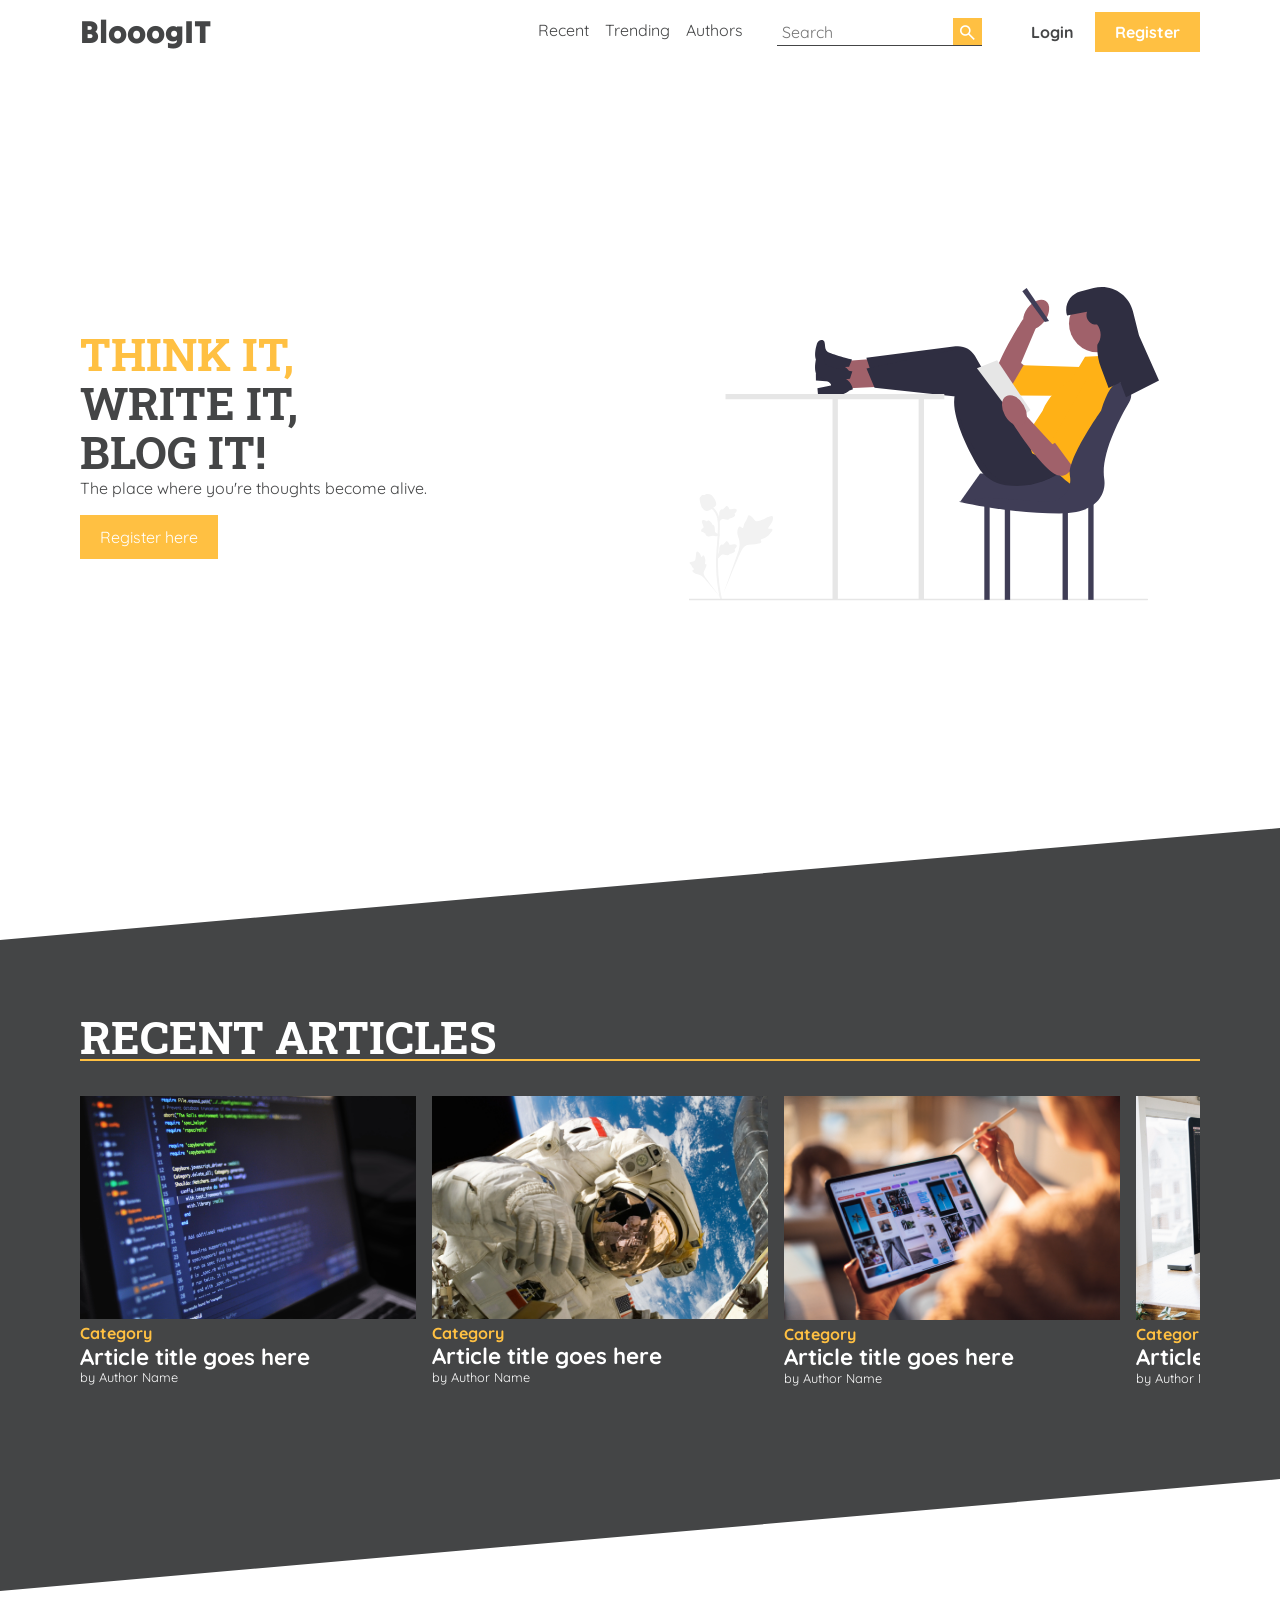
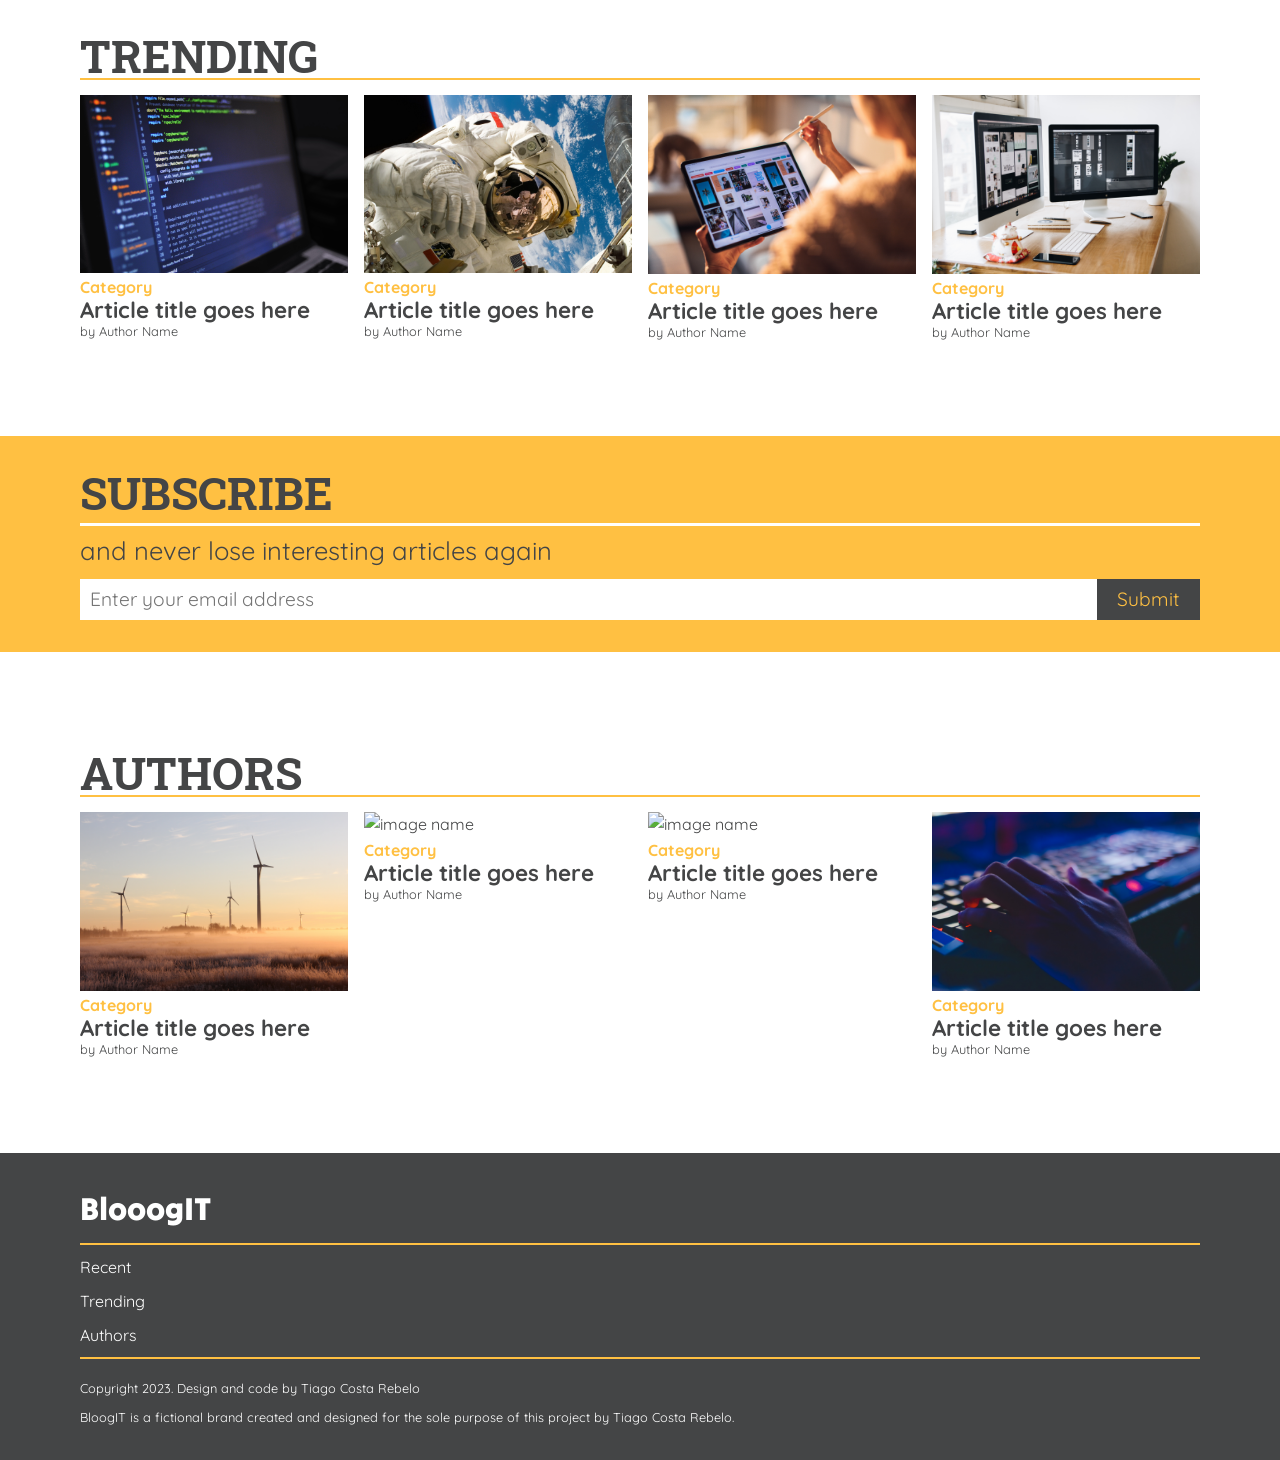
==== commit bd81ed02: "updated navigation menu on mobile. changed menu button. update hover behaviour of nav links." ====
--- a/home.html
+++ b/home.html
@@ -17,7 +17,7 @@
         <nav>        
             <div class="desktop-menu">
                 <ul class="nav-menu-list">
-                    <li class="menu-item active"><a href="#recent">Recent</a></li>
+                    <li class="menu-item"><a href="#recent">Recent</a></li>
                     <li class="menu-item"><a href="#trending">Trending</a></li>
                     <li class="menu-item"><a href="#authors">Authors</a></li>
                 </ul>
@@ -325,13 +325,13 @@
                 <p class="logo">BlooogIT</p>
             </a>
         </div>
-        <div class="footer-links">
+        <nav class="footer-links">
             <ul class="category-list">
                 <li class="menu-item"><a href="#recent">Recent</a></li>
                 <li class="menu-item"><a href="#trending">Trending</a></li>
                 <li class="menu-item"><a href="#authors">Authors</a></li>
             </ul>
-        </div>
+        </nav>
         <div class="footer-copy">
             <p class="copyright">Copyright 2023. Design and code by Tiago Costa Rebelo</p>
             <p class="description">BloogIT is a fictional brand created and designed for the sole purpose of this project by Tiago Costa Rebelo.</p>
--- a/css/global.css
+++ b/css/global.css
@@ -5,7 +5,7 @@
 @import url('./footer.css');
 
 :root {
-    --nav-bgcolor: hsla(0, 0%, 100%, 0.75);
+    --nav-bgcolor: hsla(0, 0%, 100%, 0.952);
     --font-color: hsl(210, 1%, 27%);
     --main-color: hsl(40, 100%, 63%);
     --hover-color: hsl(40, 100%, 50%);
